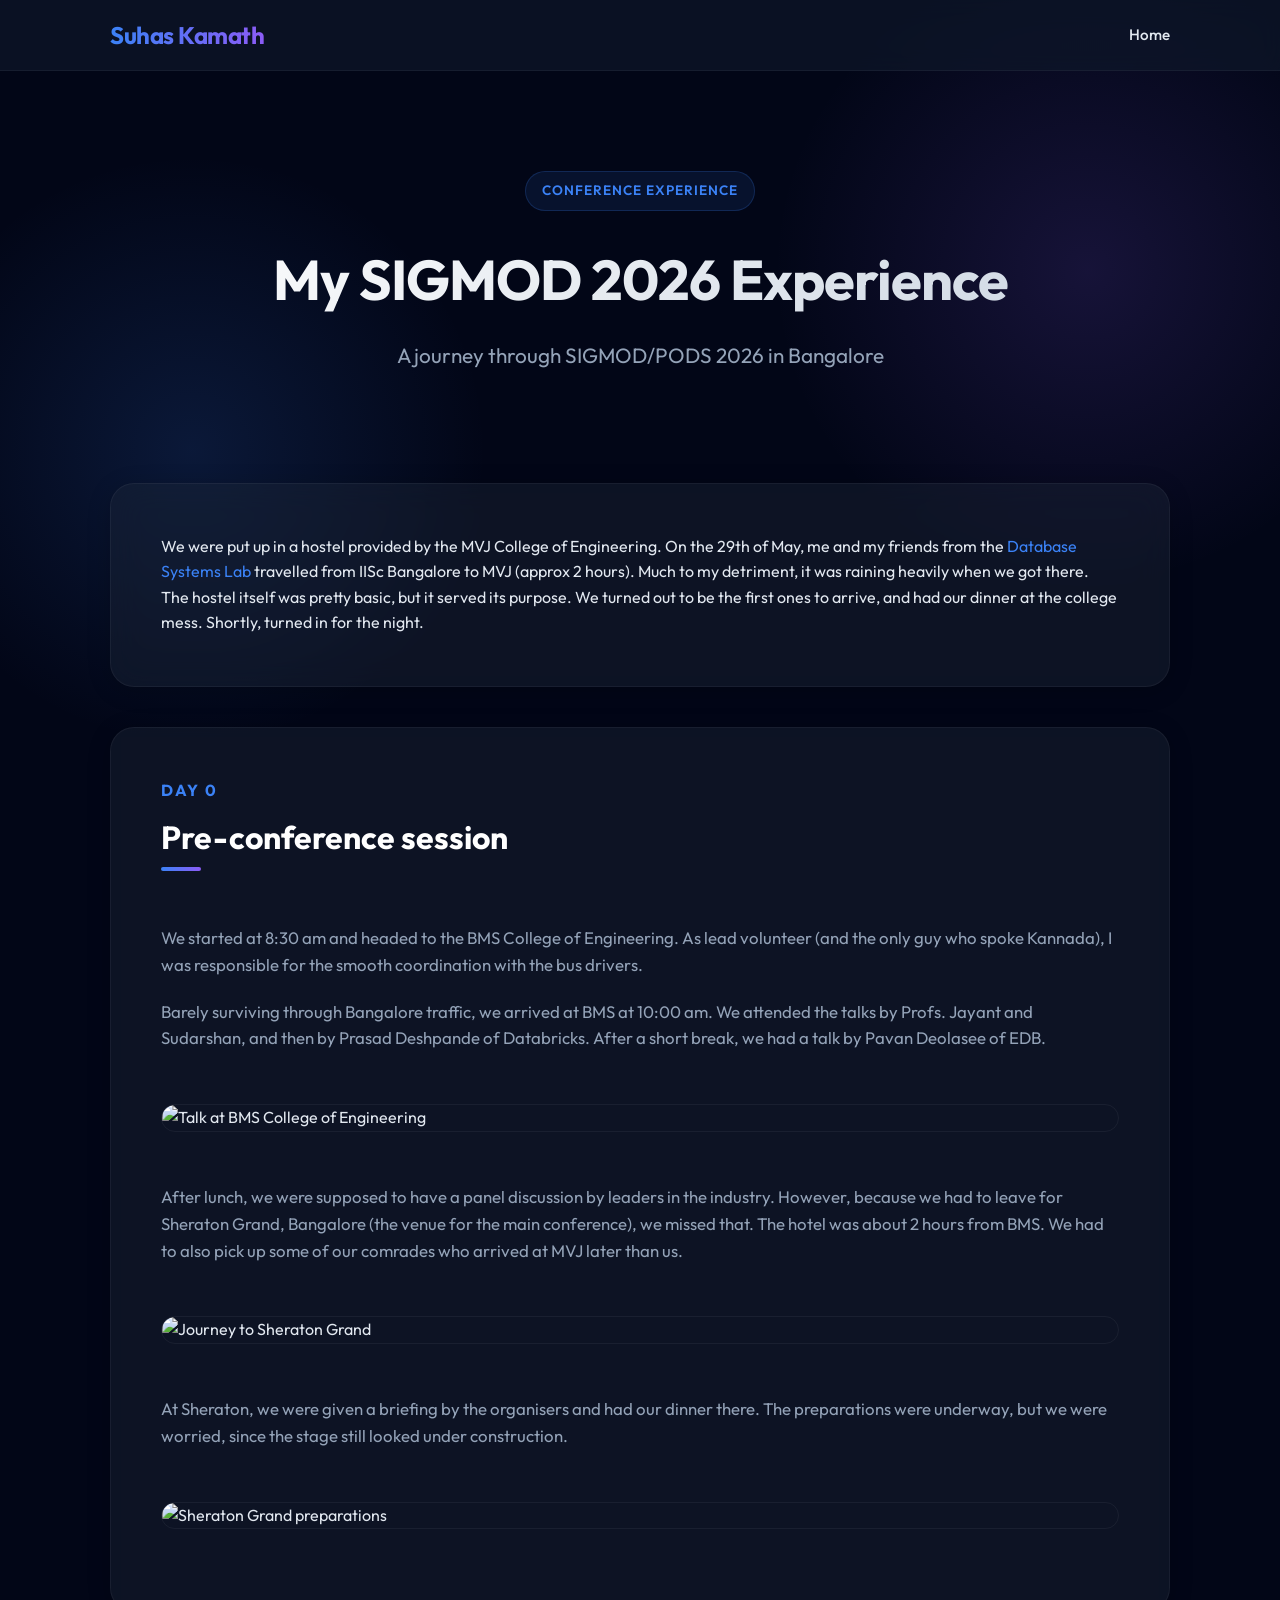
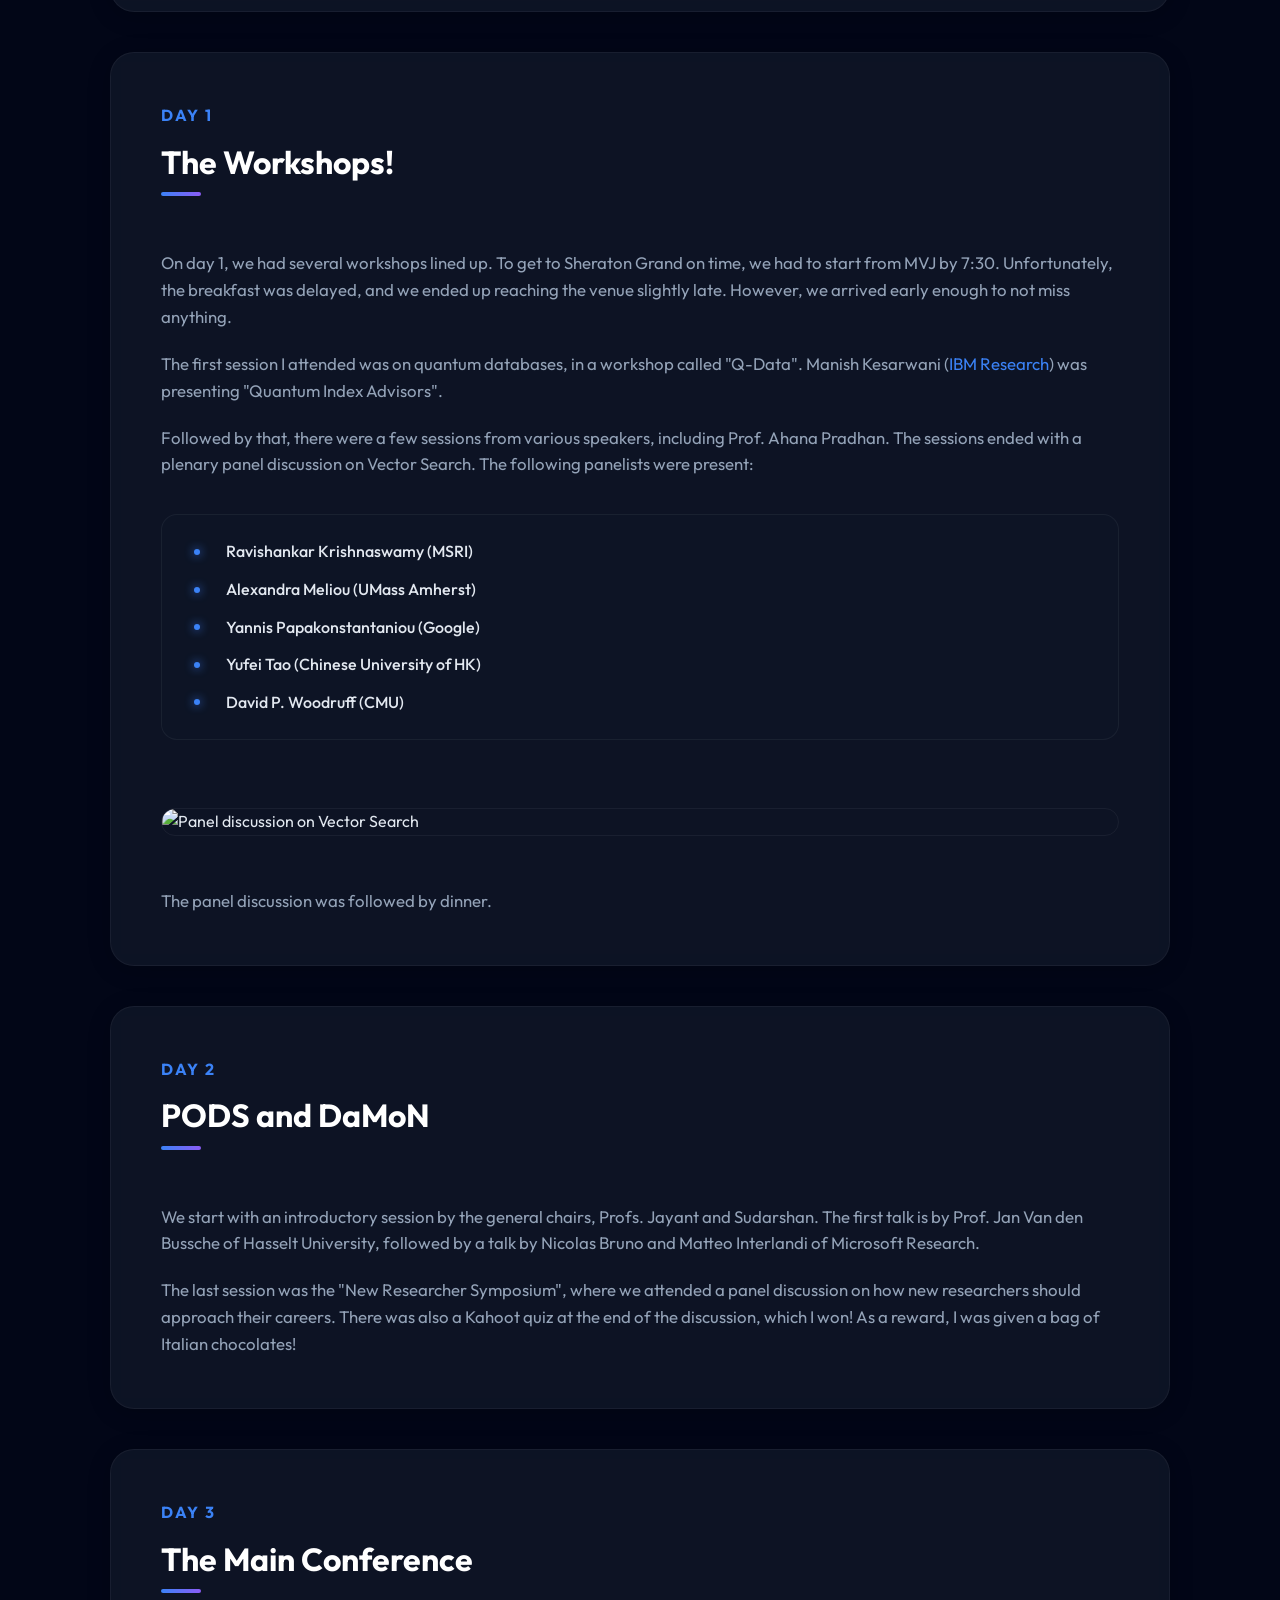
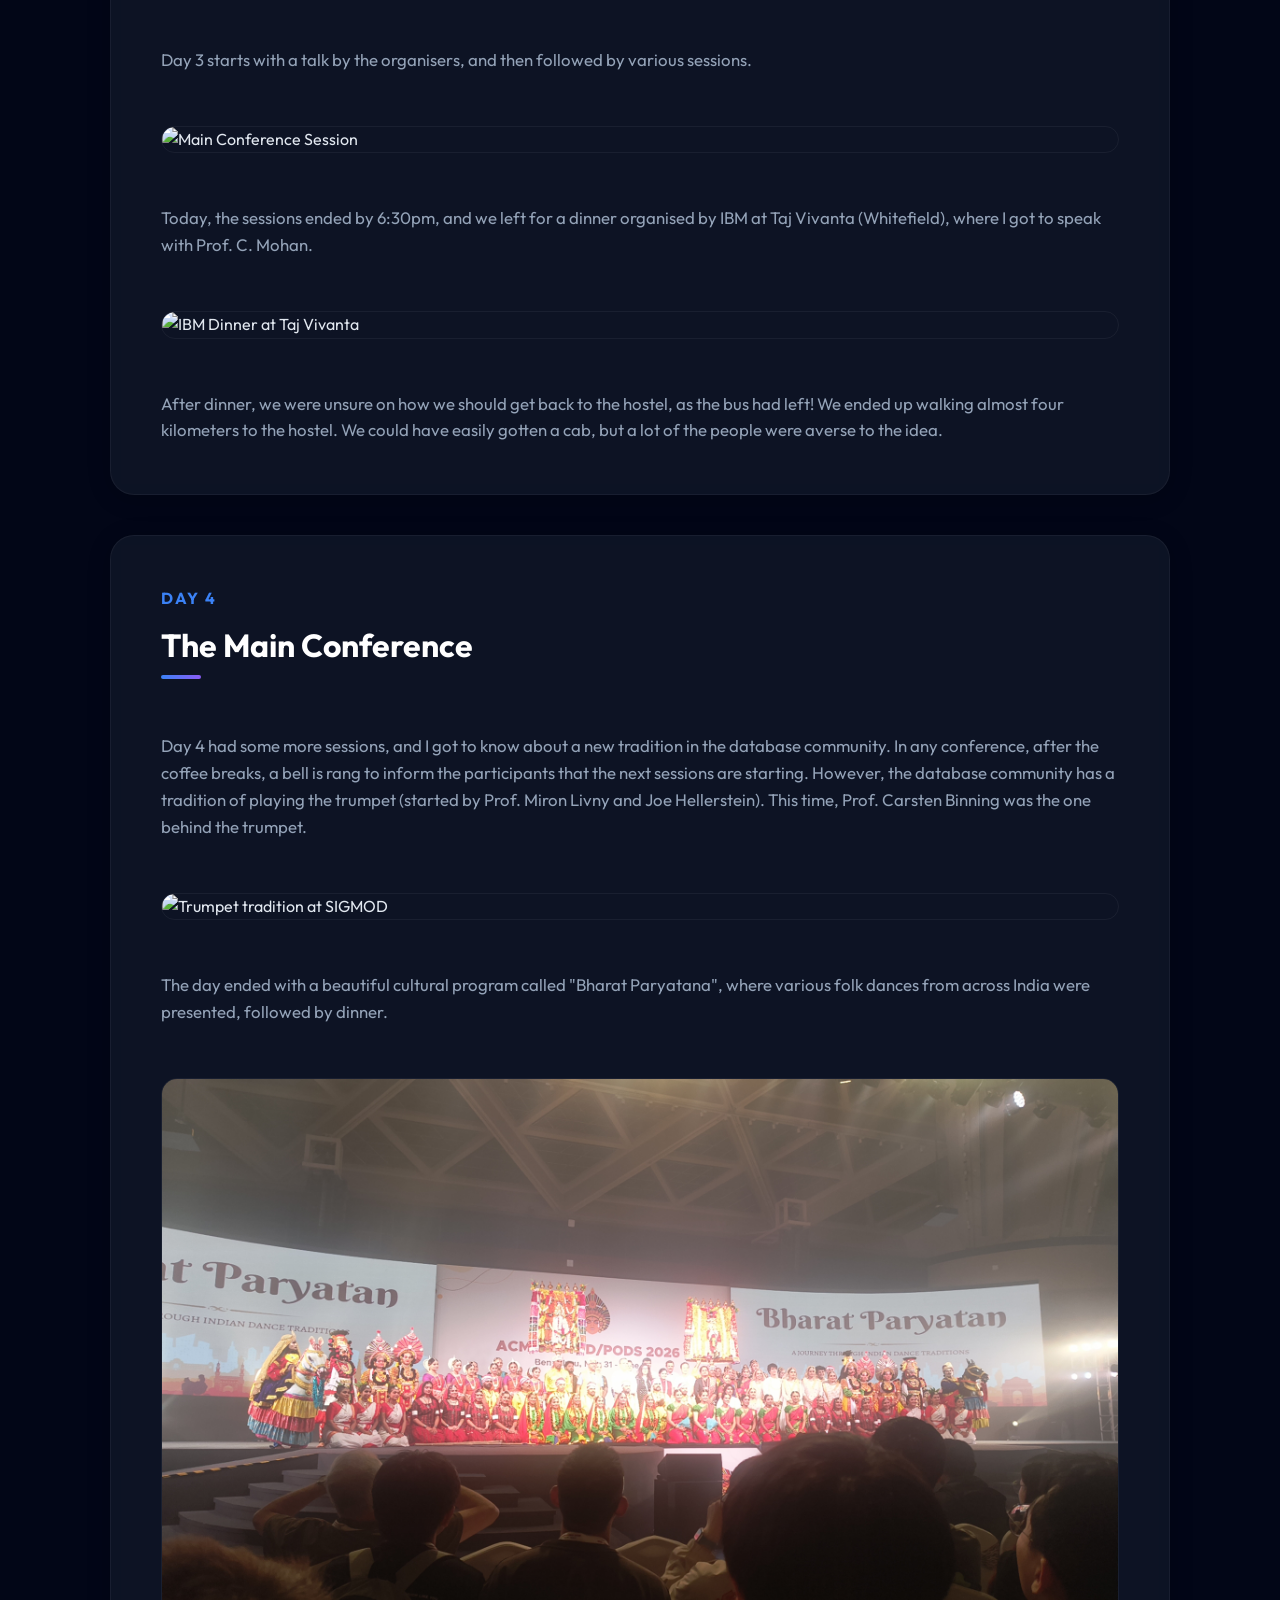
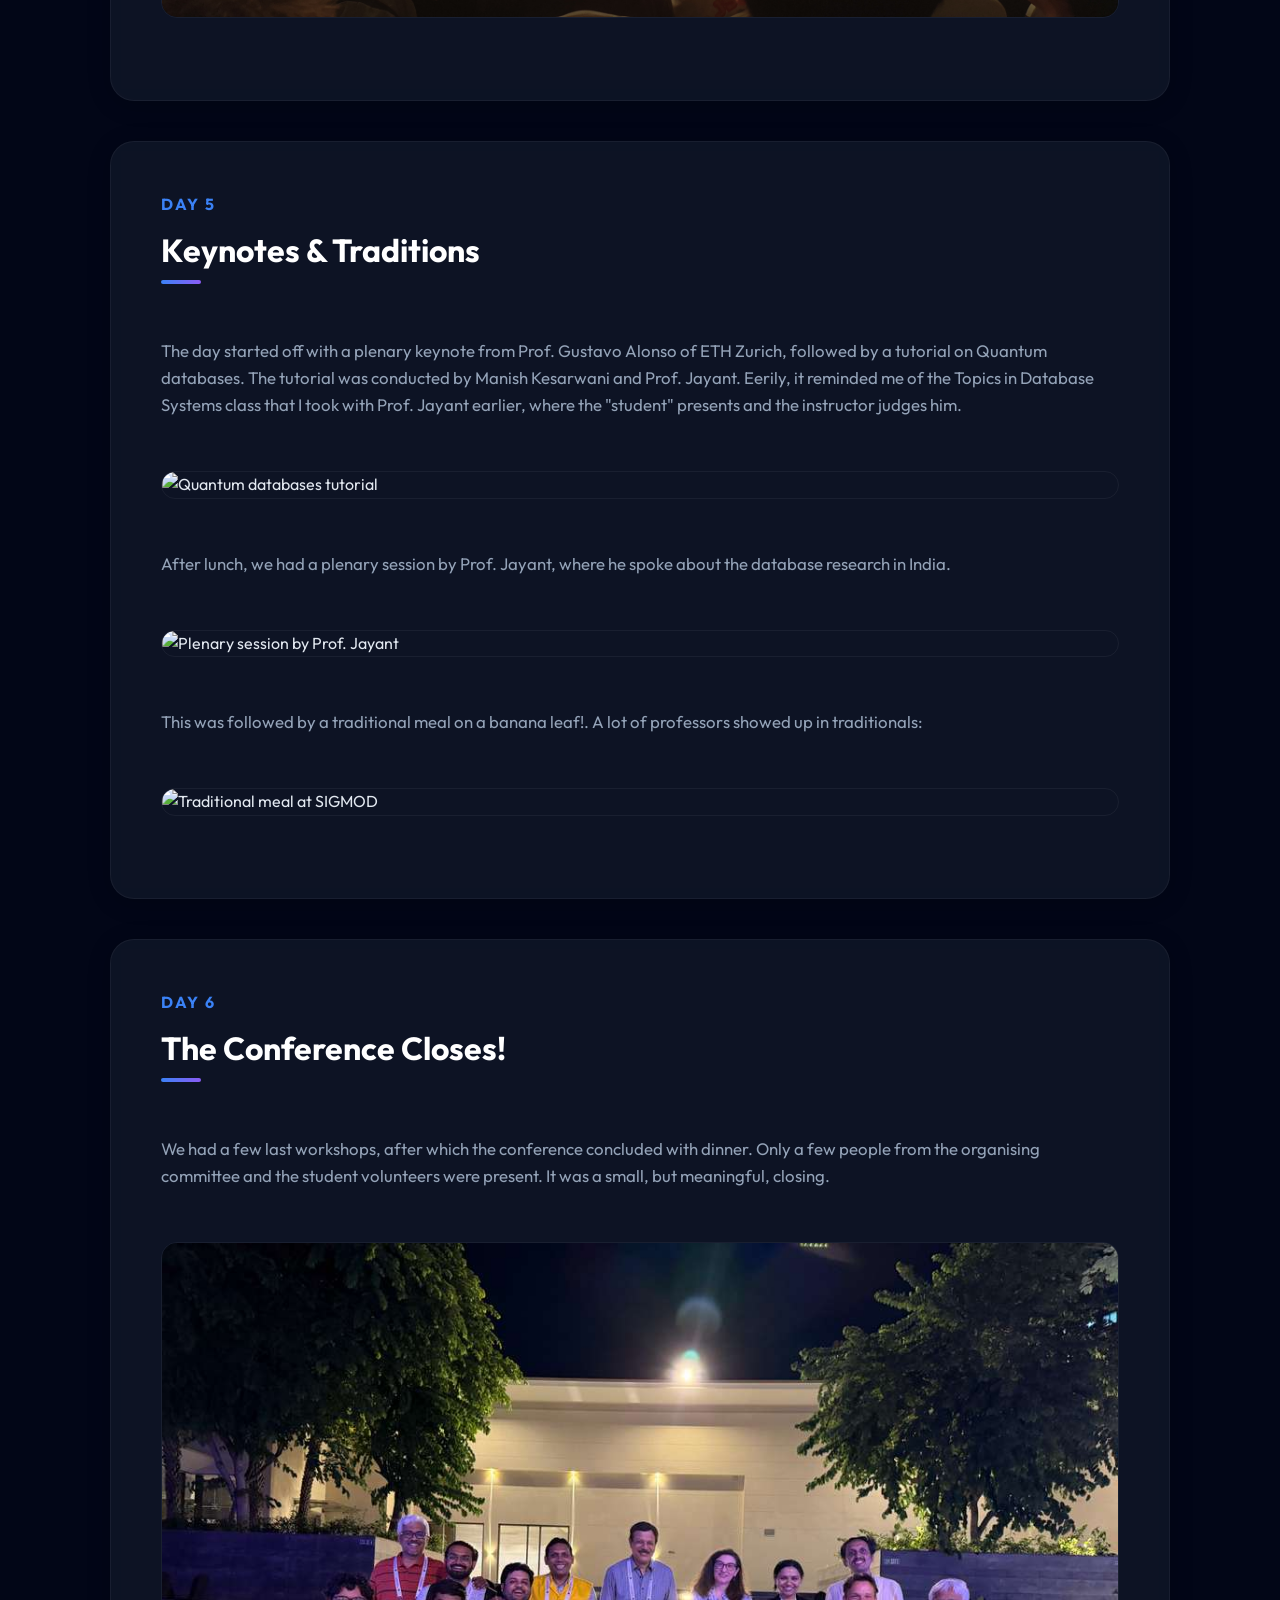
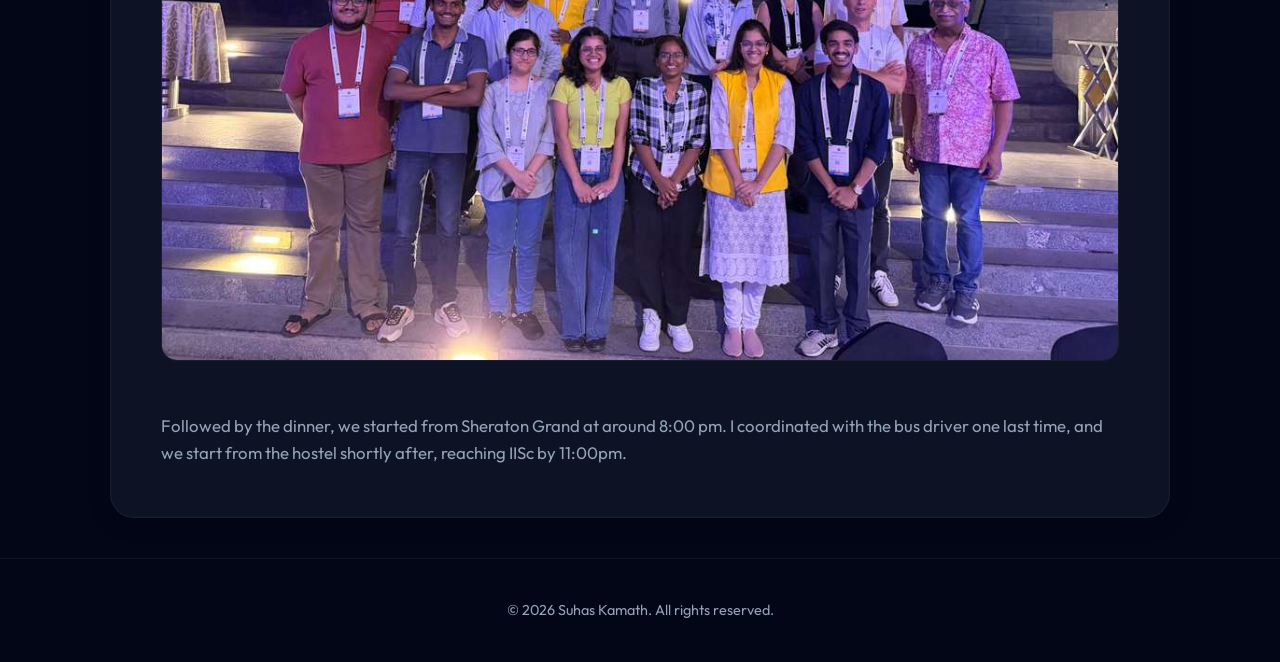
==== SIGMOD_26/sigmod.html @ 594cdc3c "Add SIGMOD 2026 conference travelogue" ====
<!DOCTYPE html>
<html lang="en">

<head>
    <meta charset="UTF-8">
    <meta name="viewport" content="width=device-width, initial-scale=1.0">
    <title>My SIGMOD 2026 Experience | Suhas Kamath</title>
    <meta name="description"
        content="My experience volunteering and attending the SIGMOD/PODS 2026 conference in Bangalore.">
    <link rel="preconnect" href="https://fonts.googleapis.com">
    <link rel="preconnect" href="https://fonts.gstatic.com" crossorigin>
    <link
        href="https://fonts.googleapis.com/css2?family=Inter:wght@300;400;500;600&family=Outfit:wght@400;600;700;800&display=swap"
        rel="stylesheet">
    <link rel="stylesheet" href="../style.css">
</head>

<body>
    <header>
        <div class="container">
            <nav>
                <a href="../index.html" class="logo">Suhas Kamath</a>
                <ul class="nav-links">
                    <li><a href="../index.html">Home</a></li>
                </ul>
            </nav>
        </div>
    </header>
    <div class="hero">
        <div class="container">
            <div class="badge fade-in">Conference Experience</div>
            <h1 class="fade-in" style="transition-delay: 0.1s;">My SIGMOD 2026 Experience</h1>
            <p class="fade-in"
                style="font-size: 1.3rem; color: var(--text-muted); font-weight: 400; transition-delay: 0.2s;">A journey
                through SIGMOD/PODS 2026 in Bangalore</p>
        </div>
    </div>

    <main class="container">
        <section class="intro fade-in">
            <p>We were put up in a hostel provided by the MVJ College of Engineering. On the 29th of May, me and my
                friends from the <a href="https://dsl.cds.iisc.ac.in/" target="_blank">Database Systems Lab</a>
                travelled from IISc Bangalore to MVJ (approx 2 hours). Much to my detriment, it was raining heavily when
                we got there. The hostel itself was pretty basic, but it served its purpose. We turned out to be the
                first ones to arrive, and had our dinner at the college mess. Shortly, turned in for the night.</p>
        </section>

        <section class="day-section fade-in">
            <div class="day-header">
                <span class="day-label">Day 0</span>
                <h2>Pre-conference session</h2>
            </div>
            <div class="content-block">
                <p>We started at 8:30 am and headed to the BMS College of Engineering. As lead volunteer (and the only
                    guy who spoke Kannada), I was responsible for the smooth coordination with the bus drivers.</p>
                <p>Barely surviving through Bangalore traffic, we arrived at BMS at 10:00 am. We attended the talks by
                    Profs. Jayant and Sudarshan, and then by Prasad Deshpande of Databricks. After a short break, we had
                    a talk by Pavan Deolasee of EDB.</p>

                <figure class="image-wrapper glass">
                    <img src="Day0_1.jpg" alt="Talk at BMS College of Engineering" loading="lazy">
                </figure>

                <p>After lunch, we were supposed to have a panel discussion by leaders in the industry. However, because
                    we had to leave for Sheraton Grand, Bangalore (the venue for the main conference), we missed that.
                    The hotel was about 2 hours from BMS. We had to also pick up some of our comrades who arrived at MVJ
                    later than us.</p>

                <figure class="image-wrapper glass">
                    <img src="Day0_2.jpg" alt="Journey to Sheraton Grand" loading="lazy">
                </figure>

                <p>At Sheraton, we were given a briefing by the organisers and had our dinner there. The preparations
                    were underway, but we were worried, since the stage still looked under construction.</p>

                <figure class="image-wrapper glass">
                    <img src="Day0_3.jpg" alt="Sheraton Grand preparations" loading="lazy">
                </figure>
            </div>
        </section>

        <section class="day-section fade-in">
            <div class="day-header">
                <span class="day-label">Day 1</span>
                <h2>The Workshops!</h2>
            </div>
            <div class="content-block">
                <p>On day 1, we had several workshops lined up. To get to Sheraton Grand on time, we had to start from
                    MVJ by 7:30. Unfortunately, the breakfast was delayed, and we ended up reaching the venue slightly
                    late. However, we arrived early enough to not miss anything.</p>
                <p>The first session I attended was on quantum databases, in a workshop called "Q-Data". Manish
                    Kesarwani (<a href="https://research.ibm.com/people/manish-kesarwani" target="_blank">IBM
                        Research</a>) was presenting "Quantum Index Advisors".</p>
                <p>Followed by that, there were a few sessions from various speakers, including Prof. Ahana Pradhan. The
                    sessions ended with a plenary panel discussion on Vector Search. The following panelists were
                    present:</p>
                <ul class="panelists-list">
                    <li>Ravishankar Krishnaswamy (MSRI)</li>
                    <li>Alexandra Meliou (UMass Amherst)</li>
                    <li>Yannis Papakonstantaniou (Google)</li>
                    <li>Yufei Tao (Chinese University of HK)</li>
                    <li>David P. Woodruff (CMU)</li>
                </ul>

                <figure class="image-wrapper glass">
                    <img src="Day1_2.jpg" alt="Panel discussion on Vector Search" loading="lazy">
                </figure>

                <p>The panel discussion was followed by dinner.</p>
            </div>
        </section>

        <section class="day-section fade-in">
            <div class="day-header">
                <span class="day-label">Day 2</span>
                <h2>PODS and DaMoN</h2>
            </div>
            <div class="content-block">
                <p>We start with an introductory session by the general chairs, Profs. Jayant and Sudarshan. The first
                    talk is by Prof. Jan Van den Bussche of Hasselt University, followed by a talk by Nicolas Bruno and
                    Matteo Interlandi of Microsoft Research.</p>
                <p>The last session was the "New Researcher Symposium", where we attended a panel discussion on how new
                    researchers should approach their careers. There was also a Kahoot quiz at the end of the
                    discussion, which I won! As a reward, I was given a bag of Italian chocolates!</p>
            </div>
        </section>

        <section class="day-section fade-in">
            <div class="day-header">
                <span class="day-label">Day 3</span>
                <h2>The Main Conference</h2>
            </div>
            <div class="content-block">
                <p>Day 3 starts with a talk by the organisers, and then followed by various sessions.</p>

                <figure class="image-wrapper glass">
                    <img src="Day3_1.jpg" alt="Main Conference Session" loading="lazy">
                </figure>

                <p>Today, the sessions ended by 6:30pm, and we left for a dinner organised by IBM at Taj Vivanta
                    (Whitefield), where I got to speak with Prof. C. Mohan.</p>

                <figure class="image-wrapper glass">
                    <img src="Day3_2.jpg" alt="IBM Dinner at Taj Vivanta" loading="lazy">
                </figure>

                <p>After dinner, we were unsure on how we should get back to the hostel, as the bus had left! We ended
                    up walking almost four kilometers to the hostel. We could have easily gotten a cab, but a lot of the
                    people were averse to the idea.</p>
            </div>
        </section>

        <section class="day-section fade-in">
            <div class="day-header">
                <span class="day-label">Day 4</span>
                <h2>The Main Conference</h2>
            </div>
            <div class="content-block">
                <p>Day 4 had some more sessions, and I got to know about a new tradition in the database community. In
                    any conference, after the coffee breaks, a bell is rang to inform the participants that the next
                    sessions are starting. However, the database community has a tradition of playing the trumpet
                    (started by Prof. Miron Livny and Joe Hellerstein). This time, Prof. Carsten Binning was the one
                    behind the trumpet.</p>

                <figure class="image-wrapper glass">
                    <img src="Day4_1.jpg" alt="Trumpet tradition at SIGMOD" loading="lazy">
                </figure>

                <p>The day ended with a beautiful cultural program called "Bharat Paryatana", where various folk dances
                    from across India were presented, followed by dinner.</p>

                <figure class="image-wrapper glass">
                    <img src="Day4_2.jpg" alt="Bharat Paryatana cultural program" loading="lazy">
                </figure>
            </div>
        </section>

        <section class="day-section fade-in">
            <div class="day-header">
                <span class="day-label">Day 5</span>
                <h2>Keynotes & Traditions</h2>
            </div>
            <div class="content-block">
                <p>The day started off with a plenary keynote from Prof. Gustavo Alonso of ETH Zurich, followed by a
                    tutorial on Quantum databases. The tutorial was conducted by Manish Kesarwani and Prof. Jayant.
                    Eerily, it reminded me of the Topics in Database Systems class that I took with Prof. Jayant
                    earlier, where the "student" presents and the instructor judges him.</p>

                <figure class="image-wrapper glass">
                    <img src="Day5_1.jpg" alt="Quantum databases tutorial" loading="lazy">
                </figure>

                <p>After lunch, we had a plenary session by Prof. Jayant, where he spoke about the database research in
                    India.</p>

                <figure class="image-wrapper glass">
                    <img src="Day5_2.jpg" alt="Plenary session by Prof. Jayant" loading="lazy">
                </figure>

                <p>This was followed by a traditional meal on a banana leaf!. A lot of professors showed up in
                    traditionals:</p>

                <figure class="image-wrapper glass">
                    <img src="Day5_3.jpg" alt="Traditional meal at SIGMOD" loading="lazy">
                </figure>
            </div>
        </section>

        <section class="day-section fade-in">
            <div class="day-header">
                <span class="day-label">Day 6</span>
                <h2>The Conference Closes!</h2>
            </div>
            <div class="content-block">
                <p>We had a few last workshops, after which the conference concluded with dinner. Only a few people from
                    the organising committee and the student volunteers were present. It was a small, but meaningful,
                    closing.</p>

                <figure class="image-wrapper glass">
                    <img src="Day6_1.jpg" alt="SIGMOD 2026 Closing Dinner" loading="lazy">
                </figure>

                <p>Followed by the dinner, we started from Sheraton Grand at around 8:00 pm. I coordinated with the bus
                    driver one last time, and we start from the hostel shortly after, reaching IISc by 11:00pm.</p>
            </div>
        </section>
    </main>

    <footer>
        <p>&copy; 2026 Suhas Kamath. All rights reserved.</p>
    </footer>

    <script>
        // Simple script for scroll animations
        const observerOptions = {
            root: null,
            rootMargin: '0px',
            threshold: 0.05
        };

        const observer = new IntersectionObserver((entries, observer) => {
            entries.forEach(entry => {
                if (entry.isIntersecting) {
                    entry.target.classList.add('visible');
                    // Stop observing once visible to run animation only once
                    observer.unobserve(entry.target);
                }
            });
        }, observerOptions);

        document.querySelectorAll('.fade-in').forEach(section => {
            observer.observe(section);
        });
    </script>
</body>

</html>
---- style.css ----
/* --- CSS VARIABLES FOR EASY COLOR CHANGES --- */
:root {
    --primary-color: #0f172a; /* Deep Slate */
    --accent-color: #3b82f6;  /* Vibrant Blue */
    --accent-glow: rgba(59, 130, 246, 0.5);
    --text-color: #e2e8f0;
    --text-muted: #94a3b8;
    --bg-color: #020617; /* Very Dark Navy */
    --surface-color: #1e293b;
    --surface-hover: #334155;
    --white: #ffffff;
}

/* --- GLOBAL STYLES --- */
* {
    margin: 0;
    padding: 0;
    box-sizing: border-box;
}

body {
    font-family: 'Outfit', -apple-system, BlinkMacSystemFont, "Segoe UI", Roboto, Helvetica, Arial, sans-serif;
    line-height: 1.6;
    color: var(--text-color);
    background-color: var(--bg-color);
    background-image: 
        radial-gradient(circle at 15% 50%, rgba(59, 130, 246, 0.15), transparent 25%),
        radial-gradient(circle at 85% 30%, rgba(139, 92, 246, 0.15), transparent 25%);
    background-attachment: fixed;
    -webkit-font-smoothing: antialiased;
}

a {
    text-decoration: none;
    color: var(--accent-color);
    transition: all 0.3s cubic-bezier(0.4, 0, 0.2, 1);
}

a:hover {
    color: #60a5fa;
    text-shadow: 0 0 8px var(--accent-glow);
}

.container {
    max-width: 1100px;
    margin: 0 auto;
    padding: 0 20px;
}

/* --- HEADER & NAVIGATION --- */
header {
    background: rgba(15, 23, 42, 0.7);
    backdrop-filter: blur(12px);
    -webkit-backdrop-filter: blur(12px);
    border-bottom: 1px solid rgba(255, 255, 255, 0.05);
    position: sticky;
    top: 0;
    z-index: 100;
    transition: all 0.3s ease;
}

nav {
    display: flex;
    justify-content: space-between;
    align-items: center;
    height: 70px;
}

.logo {
    font-size: 1.5rem;
    font-weight: 700;
    background: linear-gradient(to right, #3b82f6, #8b5cf6);
    -webkit-background-clip: text;
    -webkit-text-fill-color: transparent;
    letter-spacing: -0.5px;
}

.nav-links {
    list-style: none;
    display: flex;
}

.nav-links li {
    margin-left: 30px;
}

.nav-links a {
    color: var(--text-color);
    font-weight: 500;
    font-size: 0.95rem;
    position: relative;
}

.nav-links a::after {
    content: '';
    position: absolute;
    width: 0;
    height: 2px;
    bottom: -4px;
    left: 0;
    background: linear-gradient(to right, #3b82f6, #8b5cf6);
    transition: width 0.3s ease;
}

.nav-links a:hover::after {
    width: 100%;
}

/* --- HERO SECTION --- */
.hero {
    padding: 100px 0 80px;
    text-align: center;
    position: relative;
}

.profile-img {
    width: 160px;
    height: 160px;
    border-radius: 50%;
    object-fit: cover;
    margin-bottom: 25px;
    background-color: var(--surface-color);
    box-shadow: 0 0 0 4px var(--bg-color), 0 0 0 8px var(--accent-color), 0 10px 30px rgba(59, 130, 246, 0.4);
    transition: transform 0.5s cubic-bezier(0.175, 0.885, 0.32, 1.275);
}

.profile-img:hover {
    transform: scale(1.05) rotate(2deg);
}

.hero h1 {
    font-size: 3.5rem;
    font-weight: 700;
    margin-bottom: 15px;
    letter-spacing: -1px;
    background: linear-gradient(135deg, #ffffff 0%, #cbd5e1 100%);
    -webkit-background-clip: text;
    -webkit-text-fill-color: transparent;
}

.hero p {
    font-size: 1.25rem;
    color: var(--text-muted);
    max-width: 650px;
    margin: 0 auto 30px;
    font-weight: 300;
}

.hero p strong {
    color: #e2e8f0;
    font-weight: 500;
}

.social-links {
    display: flex;
    justify-content: center;
    gap: 15px;
    flex-wrap: wrap;
}

.social-links a {
    background: rgba(255, 255, 255, 0.03);
    border: 1px solid rgba(255, 255, 255, 0.1);
    padding: 10px 20px;
    border-radius: 30px;
    font-size: 0.9rem;
    font-weight: 500;
    color: var(--text-color);
    backdrop-filter: blur(10px);
    -webkit-backdrop-filter: blur(10px);
}

.social-links a:hover {
    background: rgba(59, 130, 246, 0.1);
    border-color: rgba(59, 130, 246, 0.5);
    transform: translateY(-2px);
    box-shadow: 0 4px 12px rgba(0, 0, 0, 0.2);
    color: #ffffff;
}

/* --- CONTENT SECTIONS --- */
section {
    background: rgba(30, 41, 59, 0.4);
    backdrop-filter: blur(16px);
    -webkit-backdrop-filter: blur(16px);
    border: 1px solid rgba(255, 255, 255, 0.05);
    padding: 50px;
    margin-bottom: 40px;
    border-radius: 24px;
    box-shadow: 0 4px 24px -1px rgba(0, 0, 0, 0.2);
    transition: transform 0.3s ease, box-shadow 0.3s ease;
}

section:hover {
    box-shadow: 0 10px 40px -10px rgba(0, 0, 0, 0.4);
}

h2 {
    font-size: 2rem;
    font-weight: 700;
    color: var(--white);
    margin-bottom: 30px;
    display: inline-block;
    position: relative;
}

h2::after {
    content: '';
    position: absolute;
    left: 0;
    bottom: -8px;
    width: 40px;
    height: 4px;
    background: linear-gradient(90deg, #3b82f6, #8b5cf6);
    border-radius: 2px;
}

.grid-list {
    display: grid;
    grid-template-columns: repeat(auto-fit, minmax(300px, 1fr));
    gap: 25px;
}

.card {
    background: rgba(15, 23, 42, 0.6);
    padding: 30px;
    border-radius: 16px;
    border: 1px solid rgba(255, 255, 255, 0.05);
    transition: all 0.3s cubic-bezier(0.4, 0, 0.2, 1);
    position: relative;
    overflow: hidden;
    display: flex;
    flex-direction: column;
}

.card::before {
    content: '';
    position: absolute;
    top: 0;
    left: 0;
    width: 100%;
    height: 100%;
    background: radial-gradient(circle at top right, rgba(59, 130, 246, 0.1), transparent 50%);
    opacity: 0;
    transition: opacity 0.3s ease;
}

.card:hover {
    transform: translateY(-5px);
    border-color: rgba(59, 130, 246, 0.3);
    box-shadow: 0 10px 30px -10px rgba(0, 0, 0, 0.5);
}

.card:hover::before {
    opacity: 1;
}

.card h3 {
    font-size: 1.25rem;
    color: var(--white);
    margin-bottom: 12px;
    font-weight: 600;
}

.card p {
    color: var(--text-muted);
    font-size: 0.95rem;
    flex-grow: 1;
    margin-bottom: 20px;
}

.card a {
    display: inline-flex;
    align-items: center;
    font-weight: 500;
    font-size: 0.9rem;
    color: #60a5fa;
    margin-top: auto;
    position: relative;
    z-index: 1;
}

.card a:hover {
    color: #93c5fd;
}

/* --- FOOTER --- */
footer {
    text-align: center;
    padding: 40px 20px;
    color: var(--text-muted);
    font-size: 0.9rem;
    border-top: 1px solid rgba(255, 255, 255, 0.05);
    margin-top: 40px;
}

/* --- SIGMOD BLOG SPECIFIC STYLES --- */
.badge {
    display: inline-block;
    padding: 0.5rem 1rem;
    background: rgba(59, 130, 246, 0.1);
    color: var(--accent-color);
    border: 1px solid rgba(59, 130, 246, 0.2);
    border-radius: 100px;
    font-size: 0.85rem;
    font-weight: 600;
    text-transform: uppercase;
    letter-spacing: 1px;
    margin-bottom: 1.5rem;
}

.day-header {
    margin-bottom: 2rem;
}

.day-label {
    display: block;
    color: var(--accent-color);
    font-weight: 700;
    font-size: 1rem;
    text-transform: uppercase;
    letter-spacing: 2px;
    margin-bottom: 0.5rem;
}

.content-block {
    display: flex;
    flex-direction: column;
    gap: 1.25rem;
}

.content-block p {
    color: var(--text-muted);
    font-size: 1.05rem;
}

.panelists-list {
    list-style-type: none;
    margin: 1rem 0;
    padding: 1.5rem 2rem;
    background: rgba(15, 23, 42, 0.4);
    border-radius: 16px;
    border: 1px solid rgba(255, 255, 255, 0.05);
}

.panelists-list li {
    color: var(--text-color);
    margin-bottom: 0.75rem;
    padding-left: 2rem;
    position: relative;
    font-weight: 500;
}

.panelists-list li:last-child {
    margin-bottom: 0;
}

.panelists-list li::before {
    content: '';
    position: absolute;
    left: 0;
    top: 0.6rem;
    width: 6px;
    height: 6px;
    background: var(--accent-color);
    border-radius: 50%;
    box-shadow: 0 0 10px var(--accent-color);
}

.image-wrapper {
    border-radius: 16px;
    overflow: hidden;
    margin: 2rem 0;
    transition: transform 0.4s cubic-bezier(0.175, 0.885, 0.32, 1.275), box-shadow 0.4s ease;
    position: relative;
    border: 1px solid rgba(255, 255, 255, 0.05);
}

.image-wrapper img {
    width: 100%;
    height: auto;
    display: block;
    transition: transform 0.6s ease;
}

.image-wrapper:hover {
    transform: translateY(-8px);
    box-shadow: 0 20px 40px rgba(0, 0, 0, 0.4), 0 0 20px var(--accent-glow);
    z-index: 10;
}

.image-wrapper:hover img {
    transform: scale(1.03);
}

/* Animations */
.fade-in {
    opacity: 0;
    transform: translateY(40px);
    transition: opacity 0.8s cubic-bezier(0.2, 0.8, 0.2, 1), transform 0.8s cubic-bezier(0.2, 0.8, 0.2, 1);
}

.fade-in.visible {
    opacity: 1;
    transform: translateY(0);
}

/* --- RESPONSIVE DESIGN --- */
@media (max-width: 768px) {
    .hero h1 { font-size: 2.5rem; }
    nav { flex-direction: column; height: auto; padding: 15px 0; gap: 15px; }
    .nav-links { margin-left: 0; justify-content: center; flex-wrap: wrap; gap: 15px; }
    .nav-links li { margin: 0; }
    section { padding: 30px 20px; }
}
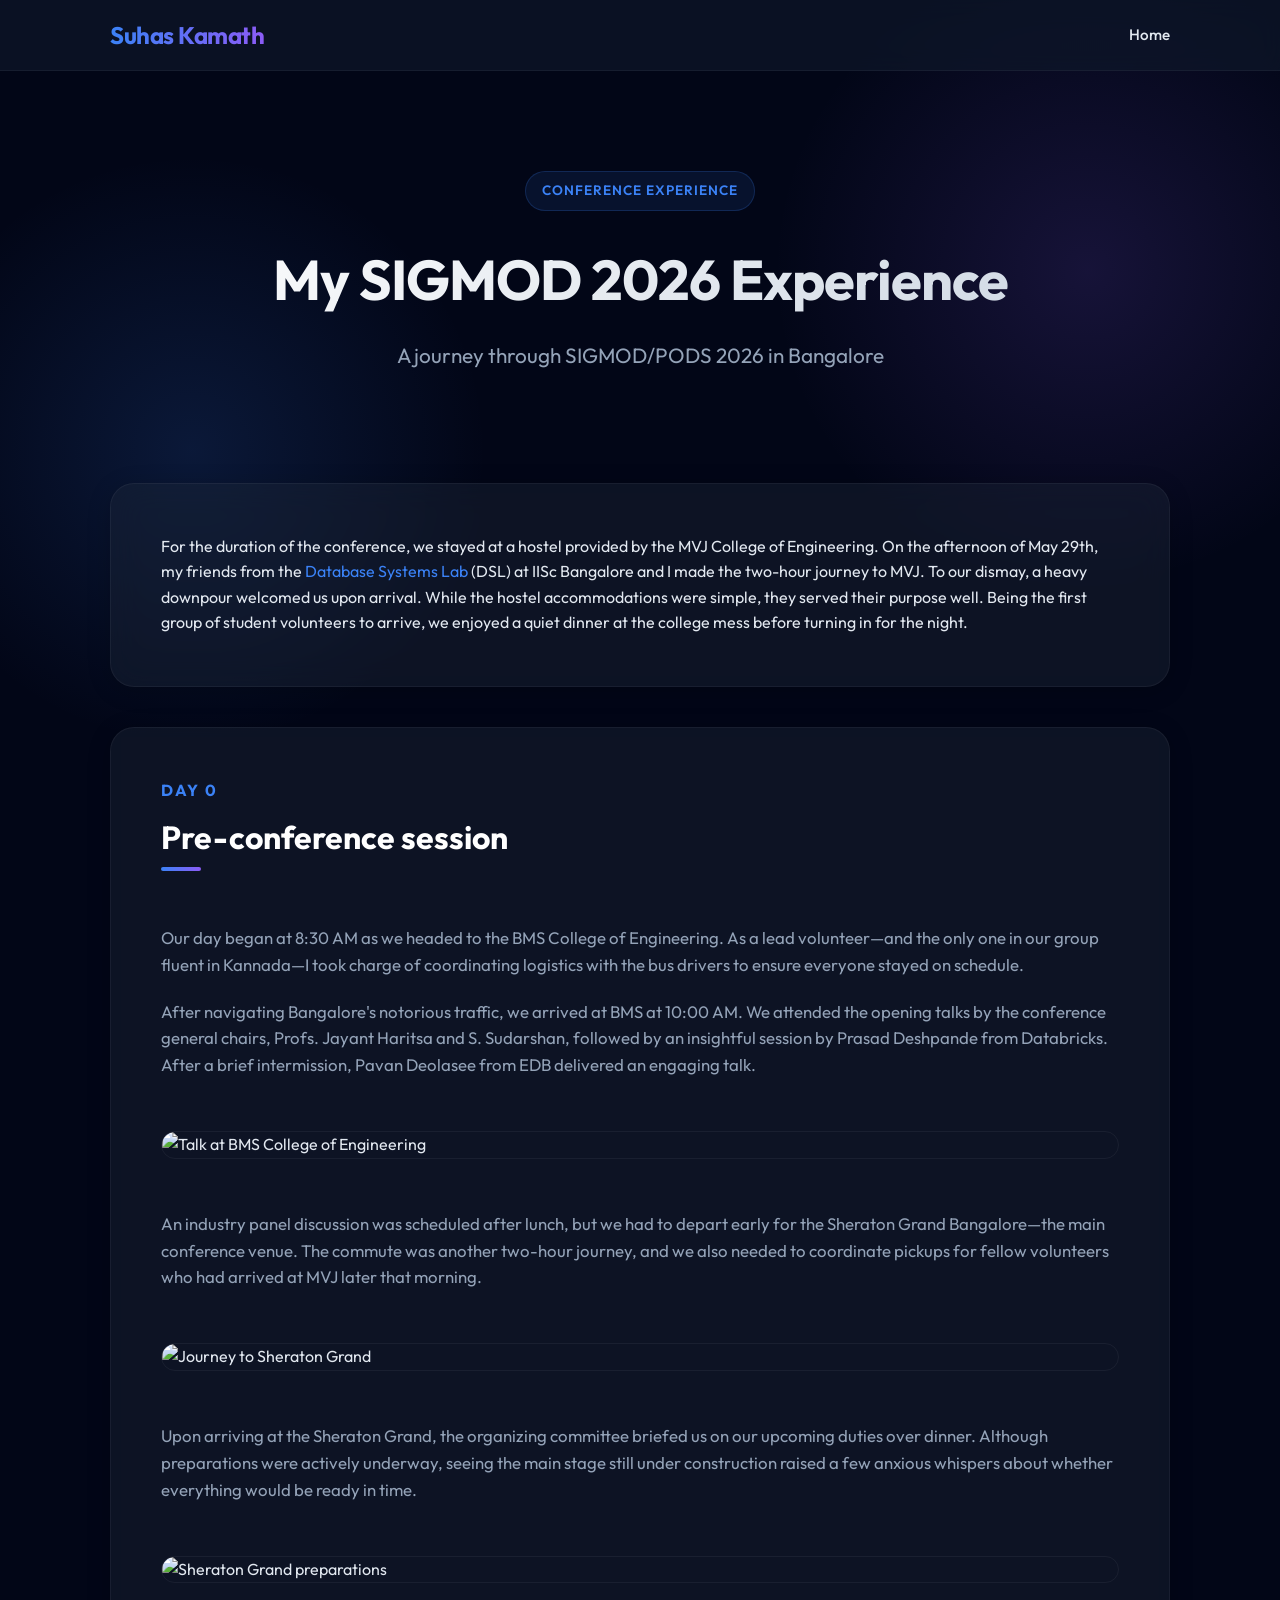
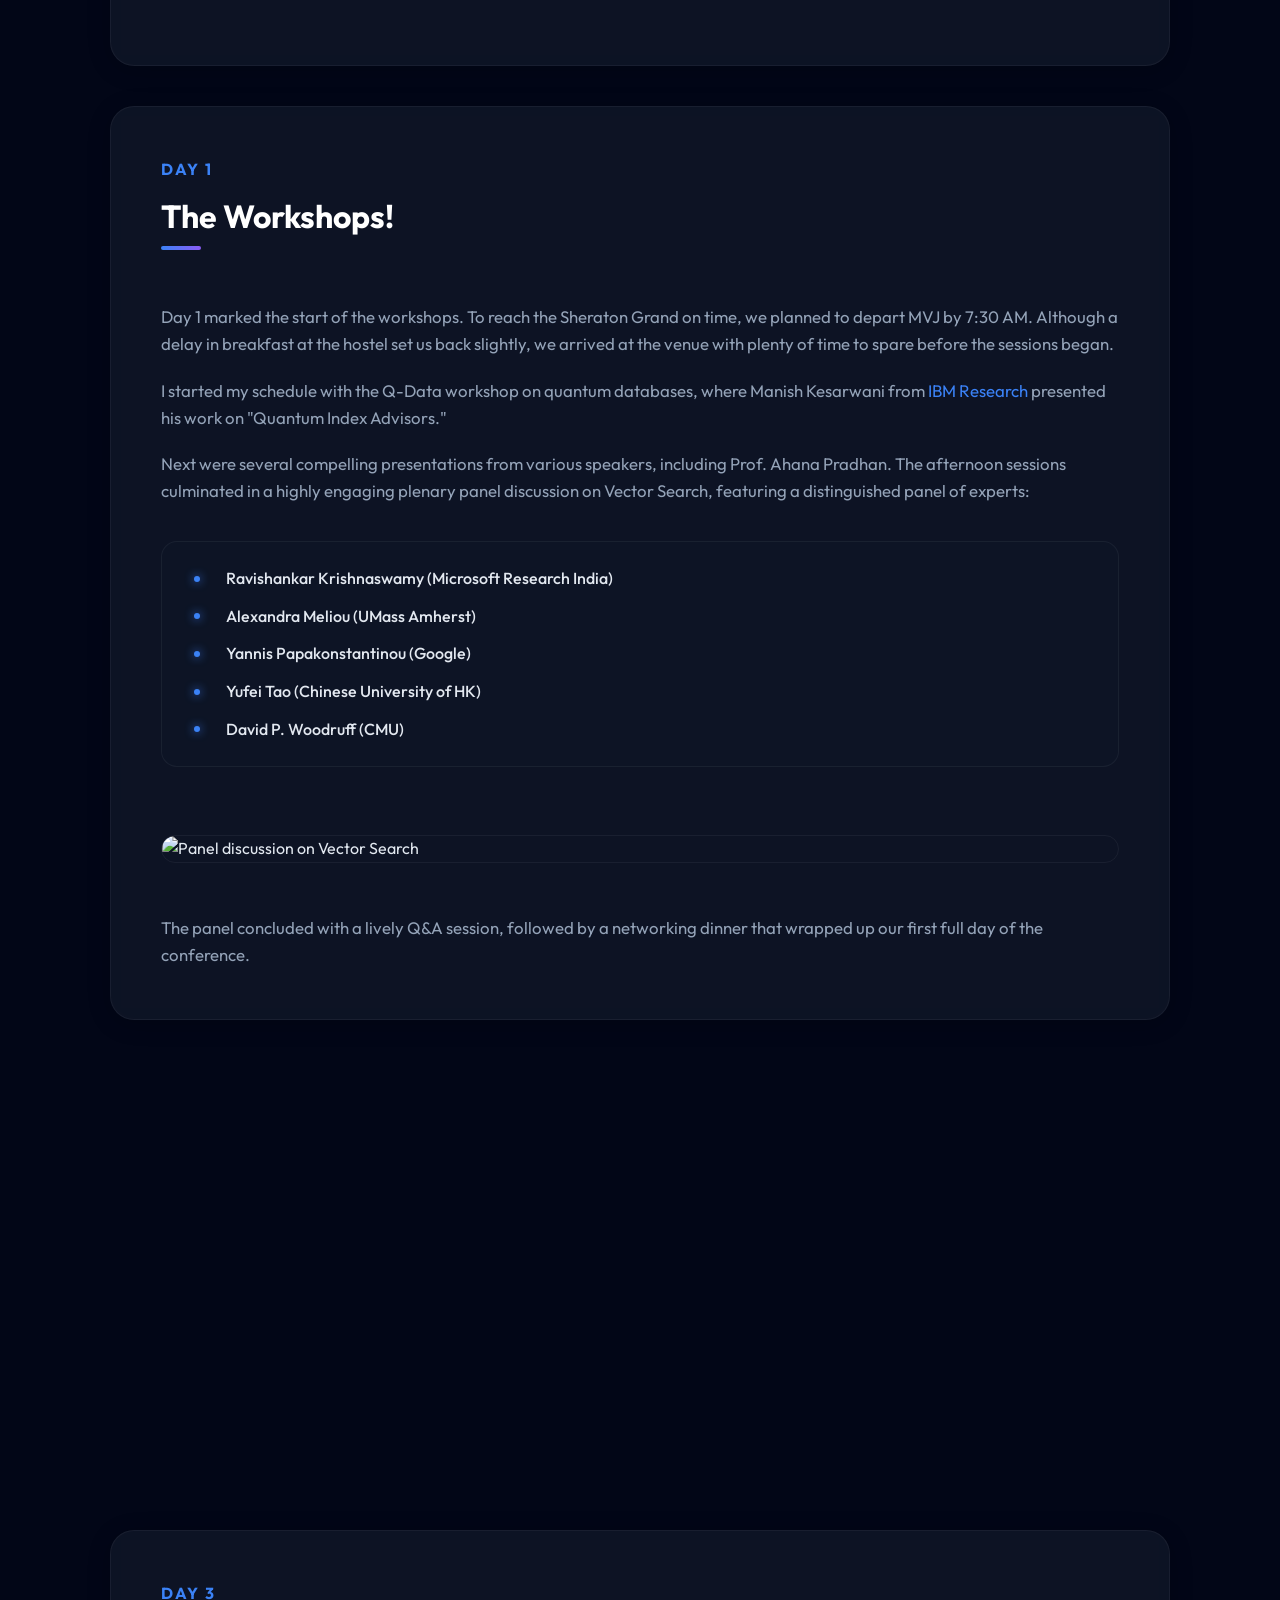
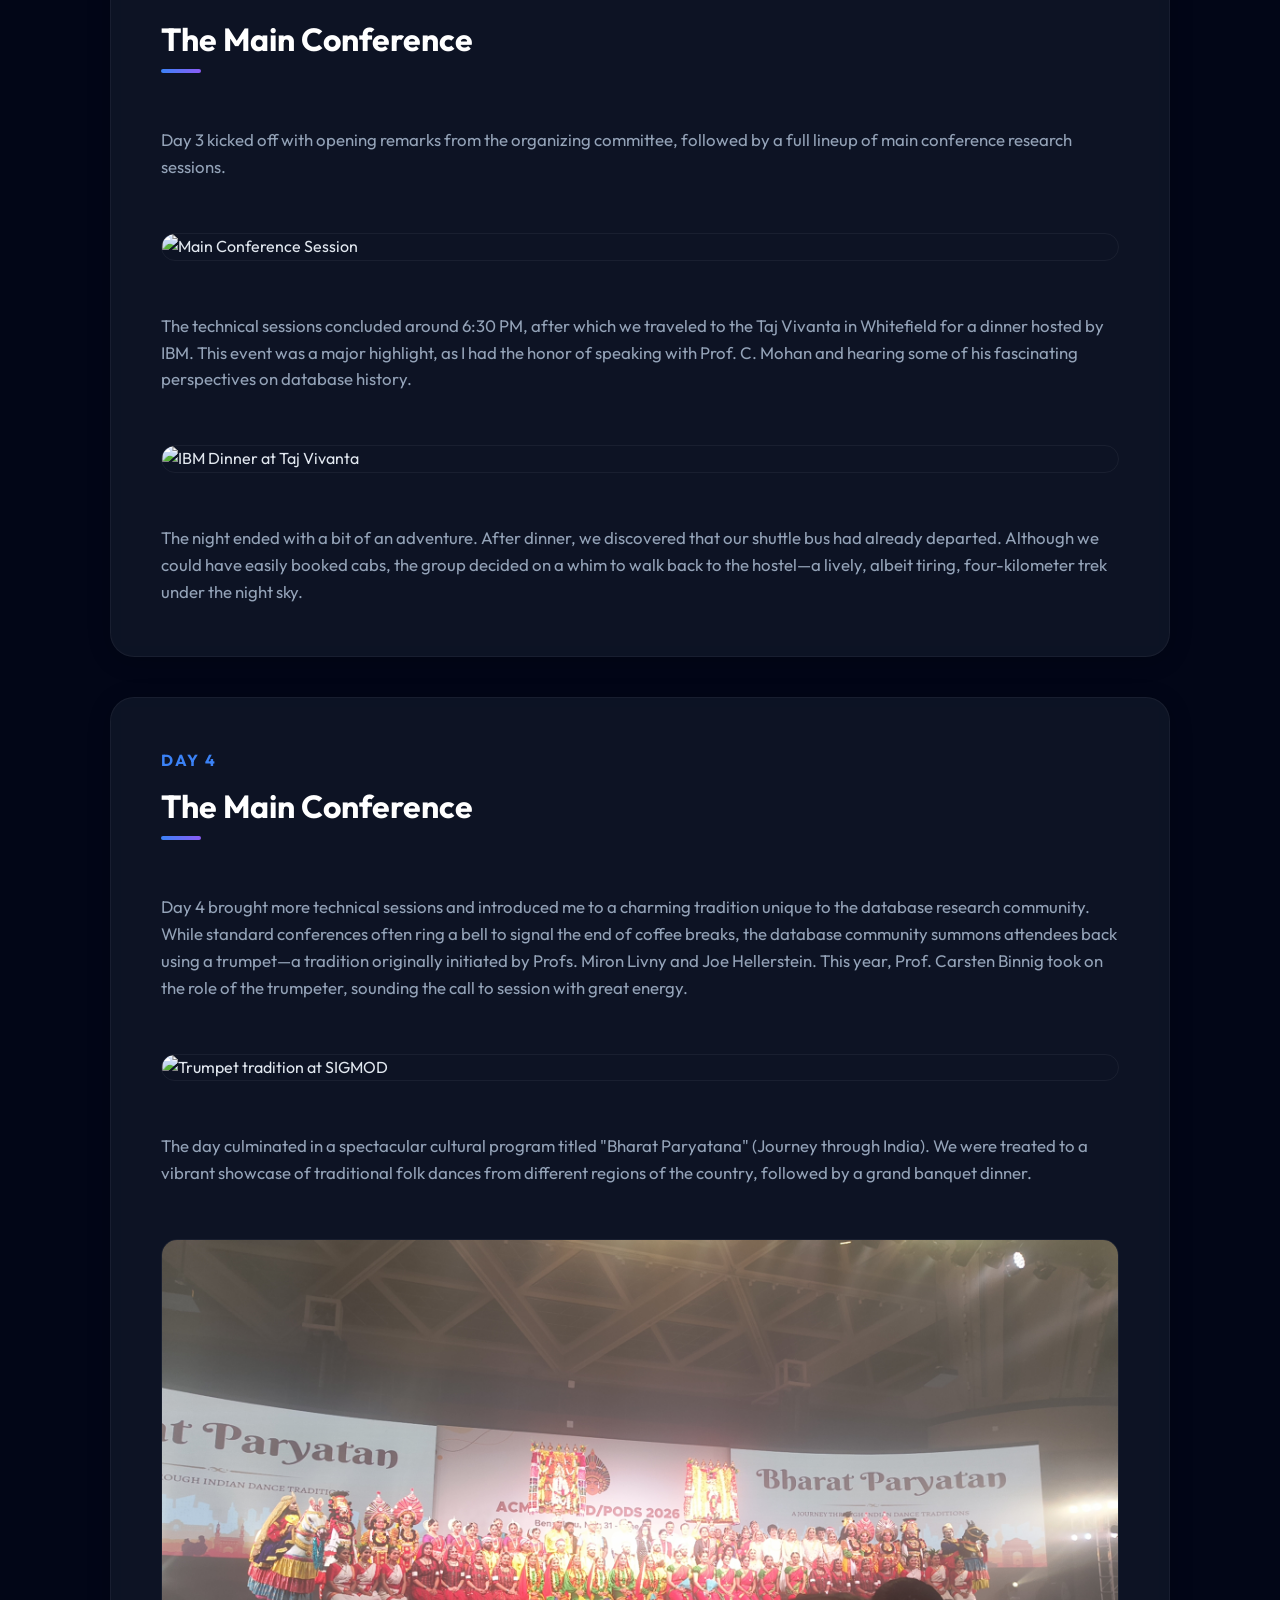
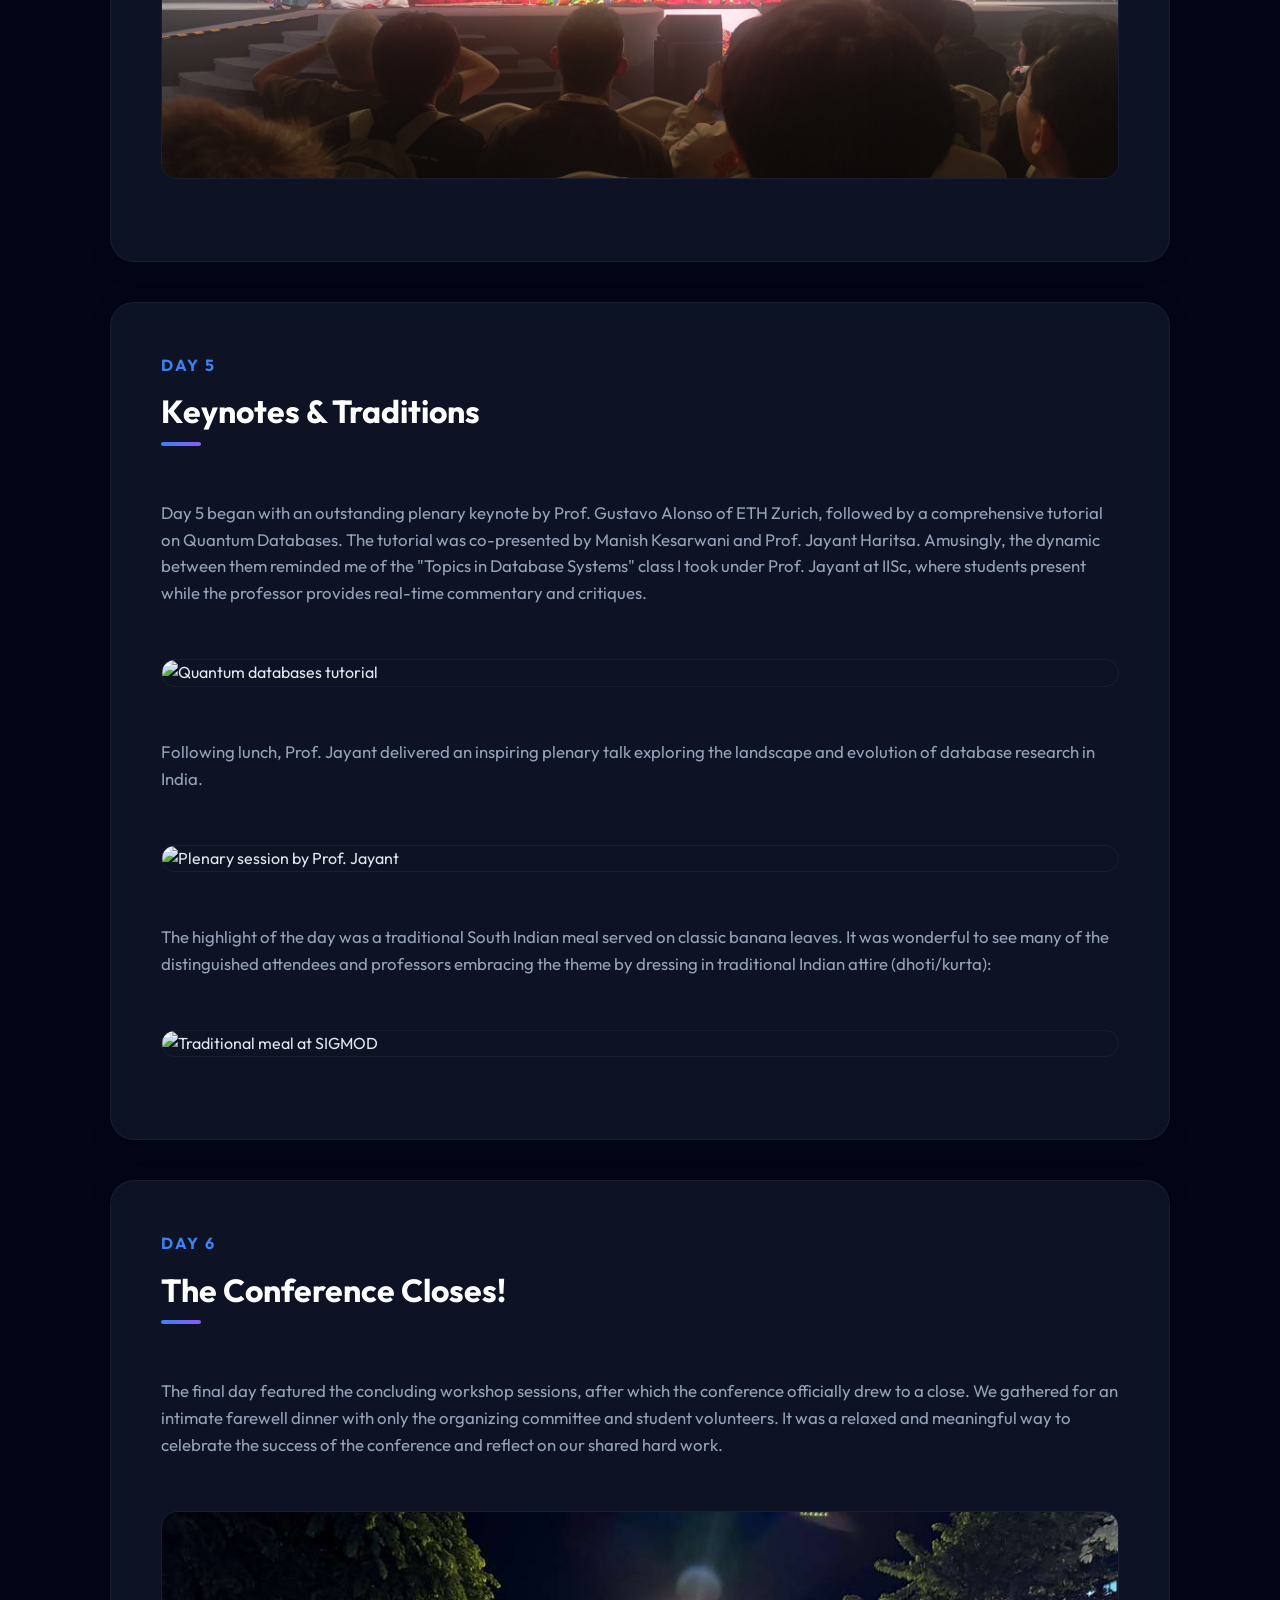
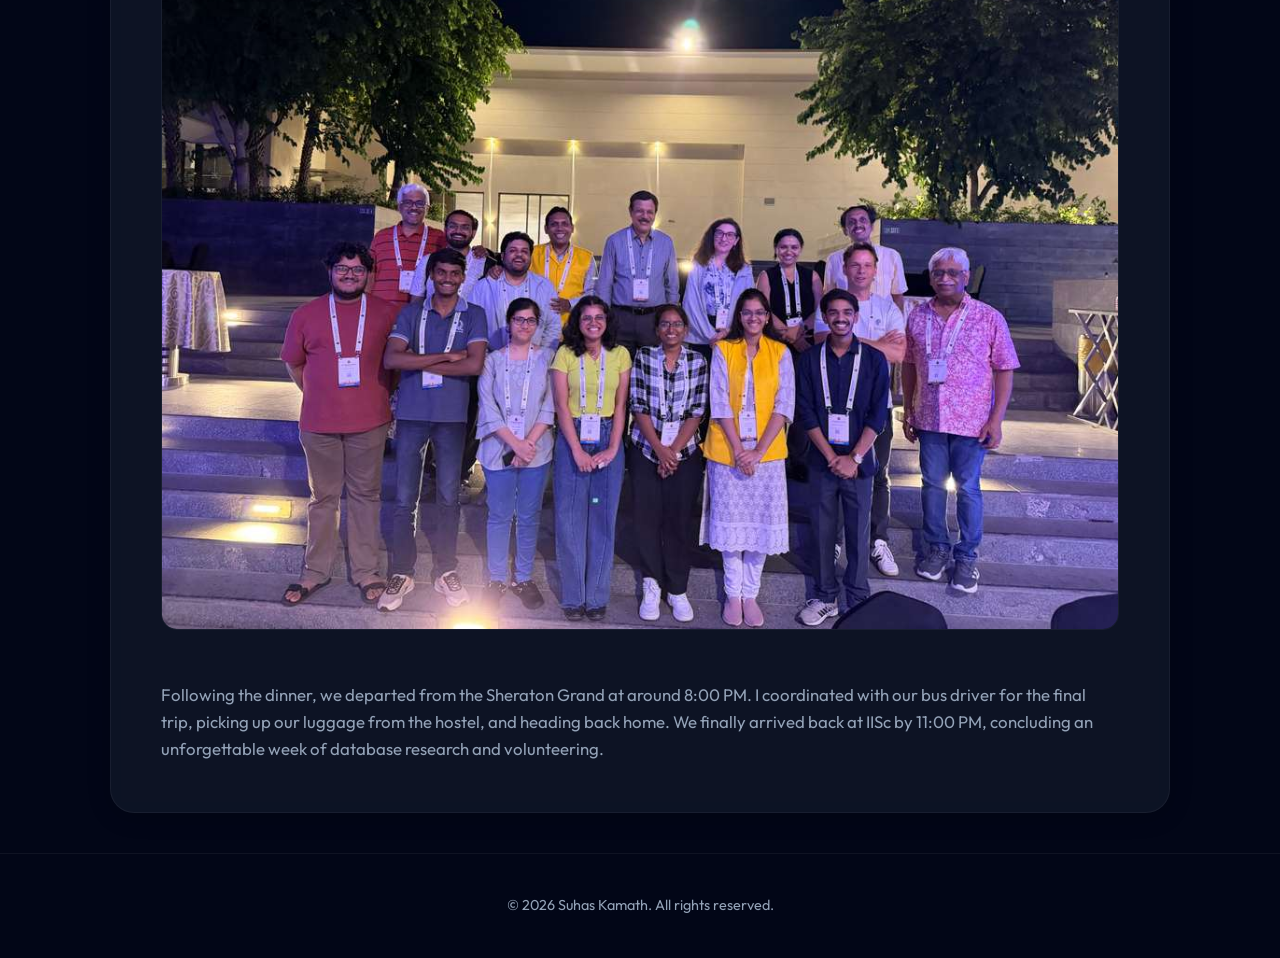
==== commit 8ec379ca: "Add courses.html page" ====
--- a/SIGMOD_26/sigmod.html
+++ b/SIGMOD_26/sigmod.html
@@ -38,11 +38,7 @@
 
     <main class="container">
         <section class="intro fade-in">
-            <p>We were put up in a hostel provided by the MVJ College of Engineering. On the 29th of May, me and my
-                friends from the <a href="https://dsl.cds.iisc.ac.in/" target="_blank">Database Systems Lab</a>
-                travelled from IISc Bangalore to MVJ (approx 2 hours). Much to my detriment, it was raining heavily when
-                we got there. The hostel itself was pretty basic, but it served its purpose. We turned out to be the
-                first ones to arrive, and had our dinner at the college mess. Shortly, turned in for the night.</p>
+            <p>For the duration of the conference, we stayed at a hostel provided by the MVJ College of Engineering. On the afternoon of May 29th, my friends from the <a href="https://dsl.cds.iisc.ac.in/" target="_blank">Database Systems Lab</a> (DSL) at IISc Bangalore and I made the two-hour journey to MVJ. To our dismay, a heavy downpour welcomed us upon arrival. While the hostel accommodations were simple, they served their purpose well. Being the first group of student volunteers to arrive, we enjoyed a quiet dinner at the college mess before turning in for the night.</p>
         </section>
 
         <section class="day-section fade-in">
@@ -51,27 +47,20 @@
                 <h2>Pre-conference session</h2>
             </div>
             <div class="content-block">
-                <p>We started at 8:30 am and headed to the BMS College of Engineering. As lead volunteer (and the only
-                    guy who spoke Kannada), I was responsible for the smooth coordination with the bus drivers.</p>
-                <p>Barely surviving through Bangalore traffic, we arrived at BMS at 10:00 am. We attended the talks by
-                    Profs. Jayant and Sudarshan, and then by Prasad Deshpande of Databricks. After a short break, we had
-                    a talk by Pavan Deolasee of EDB.</p>
+                <p>Our day began at 8:30 AM as we headed to the BMS College of Engineering. As a lead volunteer—and the only one in our group fluent in Kannada—I took charge of coordinating logistics with the bus drivers to ensure everyone stayed on schedule.</p>
+                <p>After navigating Bangalore's notorious traffic, we arrived at BMS at 10:00 AM. We attended the opening talks by the conference general chairs, Profs. Jayant Haritsa and S. Sudarshan, followed by an insightful session by Prasad Deshpande from Databricks. After a brief intermission, Pavan Deolasee from EDB delivered an engaging talk.</p>
 
                 <figure class="image-wrapper glass">
                     <img src="Day0_1.jpg" alt="Talk at BMS College of Engineering" loading="lazy">
                 </figure>
 
-                <p>After lunch, we were supposed to have a panel discussion by leaders in the industry. However, because
-                    we had to leave for Sheraton Grand, Bangalore (the venue for the main conference), we missed that.
-                    The hotel was about 2 hours from BMS. We had to also pick up some of our comrades who arrived at MVJ
-                    later than us.</p>
+                <p>An industry panel discussion was scheduled after lunch, but we had to depart early for the Sheraton Grand Bangalore—the main conference venue. The commute was another two-hour journey, and we also needed to coordinate pickups for fellow volunteers who had arrived at MVJ later that morning.</p>
 
                 <figure class="image-wrapper glass">
                     <img src="Day0_2.jpg" alt="Journey to Sheraton Grand" loading="lazy">
                 </figure>
 
-                <p>At Sheraton, we were given a briefing by the organisers and had our dinner there. The preparations
-                    were underway, but we were worried, since the stage still looked under construction.</p>
+                <p>Upon arriving at the Sheraton Grand, the organizing committee briefed us on our upcoming duties over dinner. Although preparations were actively underway, seeing the main stage still under construction raised a few anxious whispers about whether everything would be ready in time.</p>
 
                 <figure class="image-wrapper glass">
                     <img src="Day0_3.jpg" alt="Sheraton Grand preparations" loading="lazy">
@@ -85,19 +74,13 @@
                 <h2>The Workshops!</h2>
             </div>
             <div class="content-block">
-                <p>On day 1, we had several workshops lined up. To get to Sheraton Grand on time, we had to start from
-                    MVJ by 7:30. Unfortunately, the breakfast was delayed, and we ended up reaching the venue slightly
-                    late. However, we arrived early enough to not miss anything.</p>
-                <p>The first session I attended was on quantum databases, in a workshop called "Q-Data". Manish
-                    Kesarwani (<a href="https://research.ibm.com/people/manish-kesarwani" target="_blank">IBM
-                        Research</a>) was presenting "Quantum Index Advisors".</p>
-                <p>Followed by that, there were a few sessions from various speakers, including Prof. Ahana Pradhan. The
-                    sessions ended with a plenary panel discussion on Vector Search. The following panelists were
-                    present:</p>
+                <p>Day 1 marked the start of the workshops. To reach the Sheraton Grand on time, we planned to depart MVJ by 7:30 AM. Although a delay in breakfast at the hostel set us back slightly, we arrived at the venue with plenty of time to spare before the sessions began.</p>
+                <p>I started my schedule with the Q-Data workshop on quantum databases, where Manish Kesarwani from <a href="https://research.ibm.com/people/manish-kesarwani" target="_blank">IBM Research</a> presented his work on "Quantum Index Advisors."</p>
+                <p>Next were several compelling presentations from various speakers, including Prof. Ahana Pradhan. The afternoon sessions culminated in a highly engaging plenary panel discussion on Vector Search, featuring a distinguished panel of experts:</p>
                 <ul class="panelists-list">
-                    <li>Ravishankar Krishnaswamy (MSRI)</li>
+                    <li>Ravishankar Krishnaswamy (Microsoft Research India)</li>
                     <li>Alexandra Meliou (UMass Amherst)</li>
-                    <li>Yannis Papakonstantaniou (Google)</li>
+                    <li>Yannis Papakonstantinou (Google)</li>
                     <li>Yufei Tao (Chinese University of HK)</li>
                     <li>David P. Woodruff (CMU)</li>
                 </ul>
@@ -106,7 +89,7 @@
                     <img src="Day1_2.jpg" alt="Panel discussion on Vector Search" loading="lazy">
                 </figure>
 
-                <p>The panel discussion was followed by dinner.</p>
+                <p>The panel concluded with a lively Q&A session, followed by a networking dinner that wrapped up our first full day of the conference.</p>
             </div>
         </section>
 
@@ -116,12 +99,8 @@
                 <h2>PODS and DaMoN</h2>
             </div>
             <div class="content-block">
-                <p>We start with an introductory session by the general chairs, Profs. Jayant and Sudarshan. The first
-                    talk is by Prof. Jan Van den Bussche of Hasselt University, followed by a talk by Nicolas Bruno and
-                    Matteo Interlandi of Microsoft Research.</p>
-                <p>The last session was the "New Researcher Symposium", where we attended a panel discussion on how new
-                    researchers should approach their careers. There was also a Kahoot quiz at the end of the
-                    discussion, which I won! As a reward, I was given a bag of Italian chocolates!</p>
+                <p>We began the day with an introductory session by the general chairs, Profs. Jayant Haritsa and S. Sudarshan. The academic schedule featured a keynote by Prof. Jan Van den Bussche of Hasselt University, followed by a collaborative talk by Nicolas Bruno and Matteo Interlandi of Microsoft Research.</p>
+                <p>The day concluded with the New Researcher Symposium, which featured a panel discussion on career strategies for early-career academics. To top off the session, the organizers hosted a database trivia Kahoot quiz—which I won! I was thrilled to walk away with a bag of fine Italian chocolates as the grand prize.</p>
             </div>
         </section>
 
@@ -131,22 +110,19 @@
                 <h2>The Main Conference</h2>
             </div>
             <div class="content-block">
-                <p>Day 3 starts with a talk by the organisers, and then followed by various sessions.</p>
+                <p>Day 3 kicked off with opening remarks from the organizing committee, followed by a full lineup of main conference research sessions.</p>
 
                 <figure class="image-wrapper glass">
                     <img src="Day3_1.jpg" alt="Main Conference Session" loading="lazy">
                 </figure>
 
-                <p>Today, the sessions ended by 6:30pm, and we left for a dinner organised by IBM at Taj Vivanta
-                    (Whitefield), where I got to speak with Prof. C. Mohan.</p>
+                <p>The technical sessions concluded around 6:30 PM, after which we traveled to the Taj Vivanta in Whitefield for a dinner hosted by IBM. This event was a major highlight, as I had the honor of speaking with Prof. C. Mohan and hearing some of his fascinating perspectives on database history.</p>
 
                 <figure class="image-wrapper glass">
                     <img src="Day3_2.jpg" alt="IBM Dinner at Taj Vivanta" loading="lazy">
                 </figure>
 
-                <p>After dinner, we were unsure on how we should get back to the hostel, as the bus had left! We ended
-                    up walking almost four kilometers to the hostel. We could have easily gotten a cab, but a lot of the
-                    people were averse to the idea.</p>
+                <p>The night ended with a bit of an adventure. After dinner, we discovered that our shuttle bus had already departed. Although we could have easily booked cabs, the group decided on a whim to walk back to the hostel—a lively, albeit tiring, four-kilometer trek under the night sky.</p>
             </div>
         </section>
 
@@ -156,18 +132,13 @@
                 <h2>The Main Conference</h2>
             </div>
             <div class="content-block">
-                <p>Day 4 had some more sessions, and I got to know about a new tradition in the database community. In
-                    any conference, after the coffee breaks, a bell is rang to inform the participants that the next
-                    sessions are starting. However, the database community has a tradition of playing the trumpet
-                    (started by Prof. Miron Livny and Joe Hellerstein). This time, Prof. Carsten Binning was the one
-                    behind the trumpet.</p>
+                <p>Day 4 brought more technical sessions and introduced me to a charming tradition unique to the database research community. While standard conferences often ring a bell to signal the end of coffee breaks, the database community summons attendees back using a trumpet—a tradition originally initiated by Profs. Miron Livny and Joe Hellerstein. This year, Prof. Carsten Binnig took on the role of the trumpeter, sounding the call to session with great energy.</p>
 
                 <figure class="image-wrapper glass">
                     <img src="Day4_1.jpg" alt="Trumpet tradition at SIGMOD" loading="lazy">
                 </figure>
 
-                <p>The day ended with a beautiful cultural program called "Bharat Paryatana", where various folk dances
-                    from across India were presented, followed by dinner.</p>
+                <p>The day culminated in a spectacular cultural program titled "Bharat Paryatana" (Journey through India). We were treated to a vibrant showcase of traditional folk dances from different regions of the country, followed by a grand banquet dinner.</p>
 
                 <figure class="image-wrapper glass">
                     <img src="Day4_2.jpg" alt="Bharat Paryatana cultural program" loading="lazy">
@@ -181,24 +152,19 @@
                 <h2>Keynotes & Traditions</h2>
             </div>
             <div class="content-block">
-                <p>The day started off with a plenary keynote from Prof. Gustavo Alonso of ETH Zurich, followed by a
-                    tutorial on Quantum databases. The tutorial was conducted by Manish Kesarwani and Prof. Jayant.
-                    Eerily, it reminded me of the Topics in Database Systems class that I took with Prof. Jayant
-                    earlier, where the "student" presents and the instructor judges him.</p>
+                <p>Day 5 began with an outstanding plenary keynote by Prof. Gustavo Alonso of ETH Zurich, followed by a comprehensive tutorial on Quantum Databases. The tutorial was co-presented by Manish Kesarwani and Prof. Jayant Haritsa. Amusingly, the dynamic between them reminded me of the "Topics in Database Systems" class I took under Prof. Jayant at IISc, where students present while the professor provides real-time commentary and critiques.</p>
 
                 <figure class="image-wrapper glass">
                     <img src="Day5_1.jpg" alt="Quantum databases tutorial" loading="lazy">
                 </figure>
 
-                <p>After lunch, we had a plenary session by Prof. Jayant, where he spoke about the database research in
-                    India.</p>
+                <p>Following lunch, Prof. Jayant delivered an inspiring plenary talk exploring the landscape and evolution of database research in India.</p>
 
                 <figure class="image-wrapper glass">
                     <img src="Day5_2.jpg" alt="Plenary session by Prof. Jayant" loading="lazy">
                 </figure>
 
-                <p>This was followed by a traditional meal on a banana leaf!. A lot of professors showed up in
-                    traditionals:</p>
+                <p>The highlight of the day was a traditional South Indian meal served on classic banana leaves. It was wonderful to see many of the distinguished attendees and professors embracing the theme by dressing in traditional Indian attire (dhoti/kurta):</p>
 
                 <figure class="image-wrapper glass">
                     <img src="Day5_3.jpg" alt="Traditional meal at SIGMOD" loading="lazy">
@@ -212,16 +178,13 @@
                 <h2>The Conference Closes!</h2>
             </div>
             <div class="content-block">
-                <p>We had a few last workshops, after which the conference concluded with dinner. Only a few people from
-                    the organising committee and the student volunteers were present. It was a small, but meaningful,
-                    closing.</p>
+                <p>The final day featured the concluding workshop sessions, after which the conference officially drew to a close. We gathered for an intimate farewell dinner with only the organizing committee and student volunteers. It was a relaxed and meaningful way to celebrate the success of the conference and reflect on our shared hard work.</p>
 
                 <figure class="image-wrapper glass">
                     <img src="Day6_1.jpg" alt="SIGMOD 2026 Closing Dinner" loading="lazy">
                 </figure>
 
-                <p>Followed by the dinner, we started from Sheraton Grand at around 8:00 pm. I coordinated with the bus
-                    driver one last time, and we start from the hostel shortly after, reaching IISc by 11:00pm.</p>
+                <p>Following the dinner, we departed from the Sheraton Grand at around 8:00 PM. I coordinated with our bus driver for the final trip, picking up our luggage from the hostel, and heading back home. We finally arrived back at IISc by 11:00 PM, concluding an unforgettable week of database research and volunteering.</p>
             </div>
         </section>
     </main>
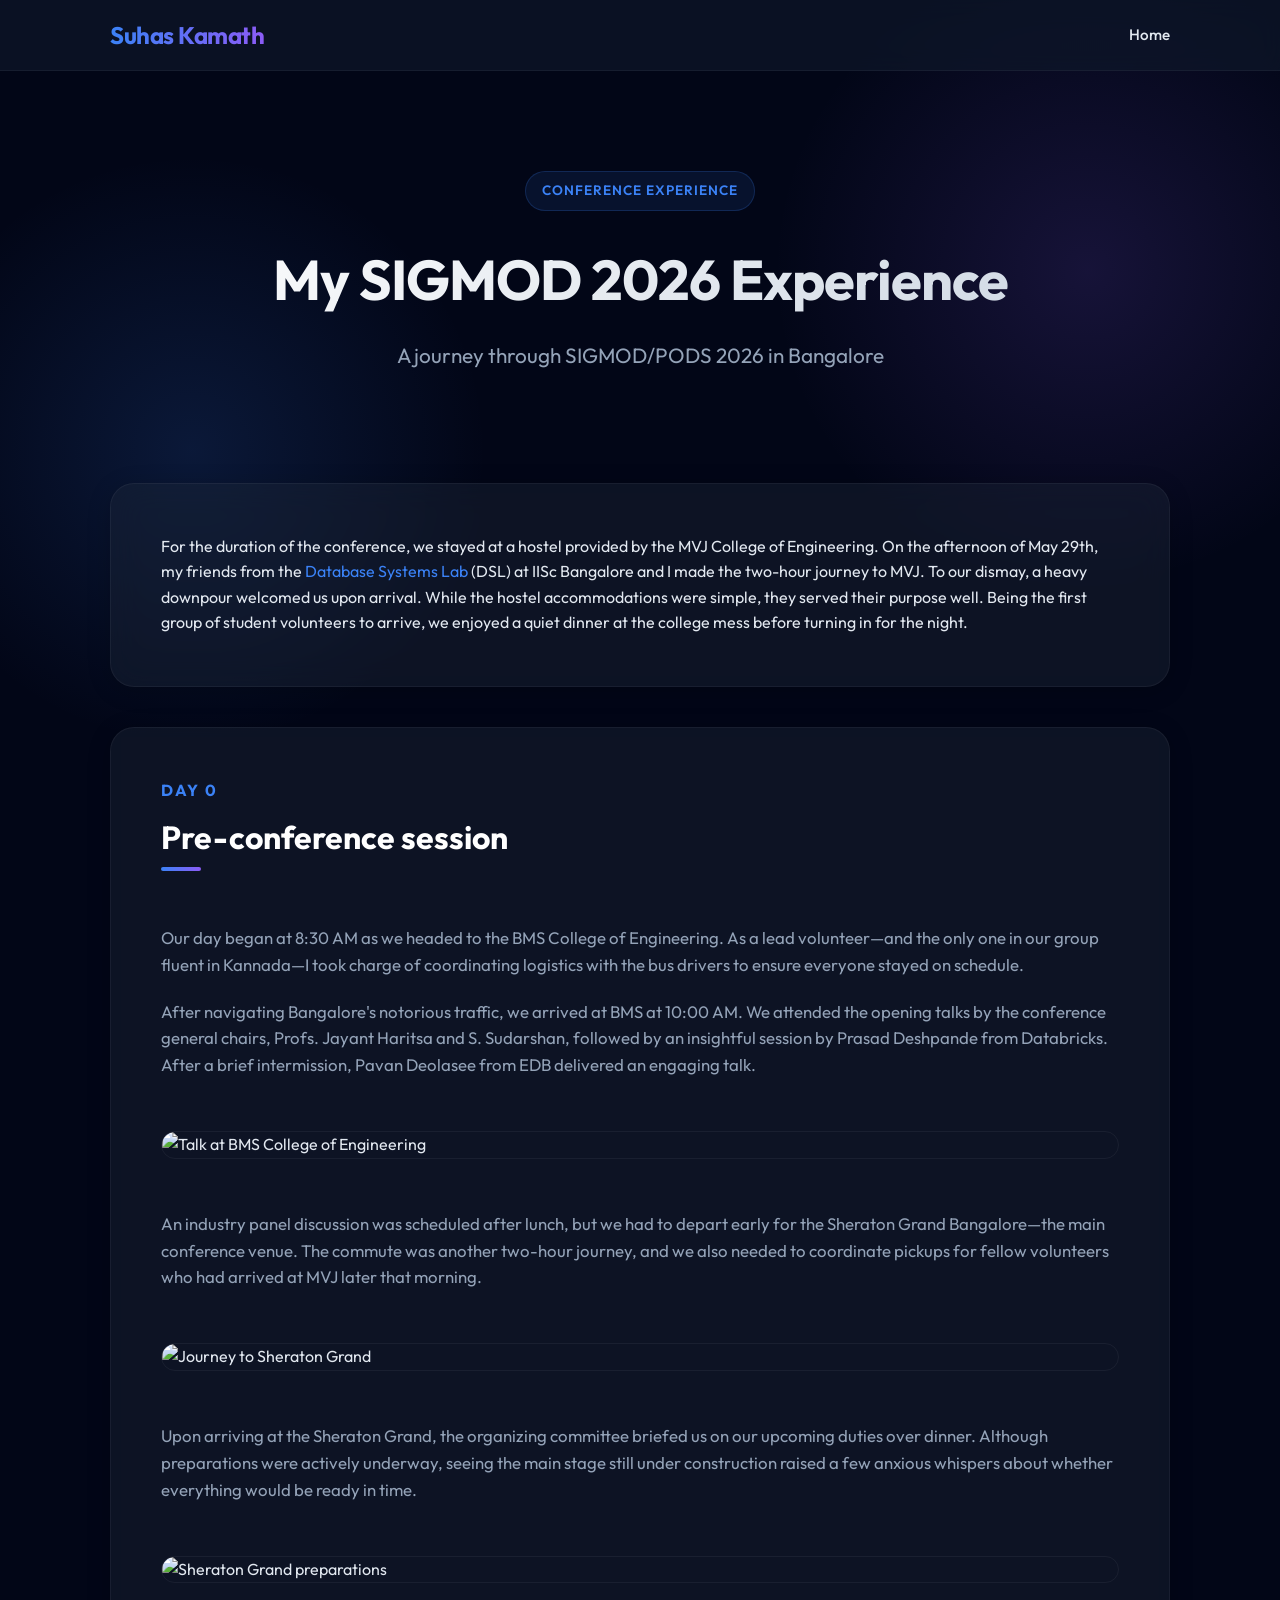
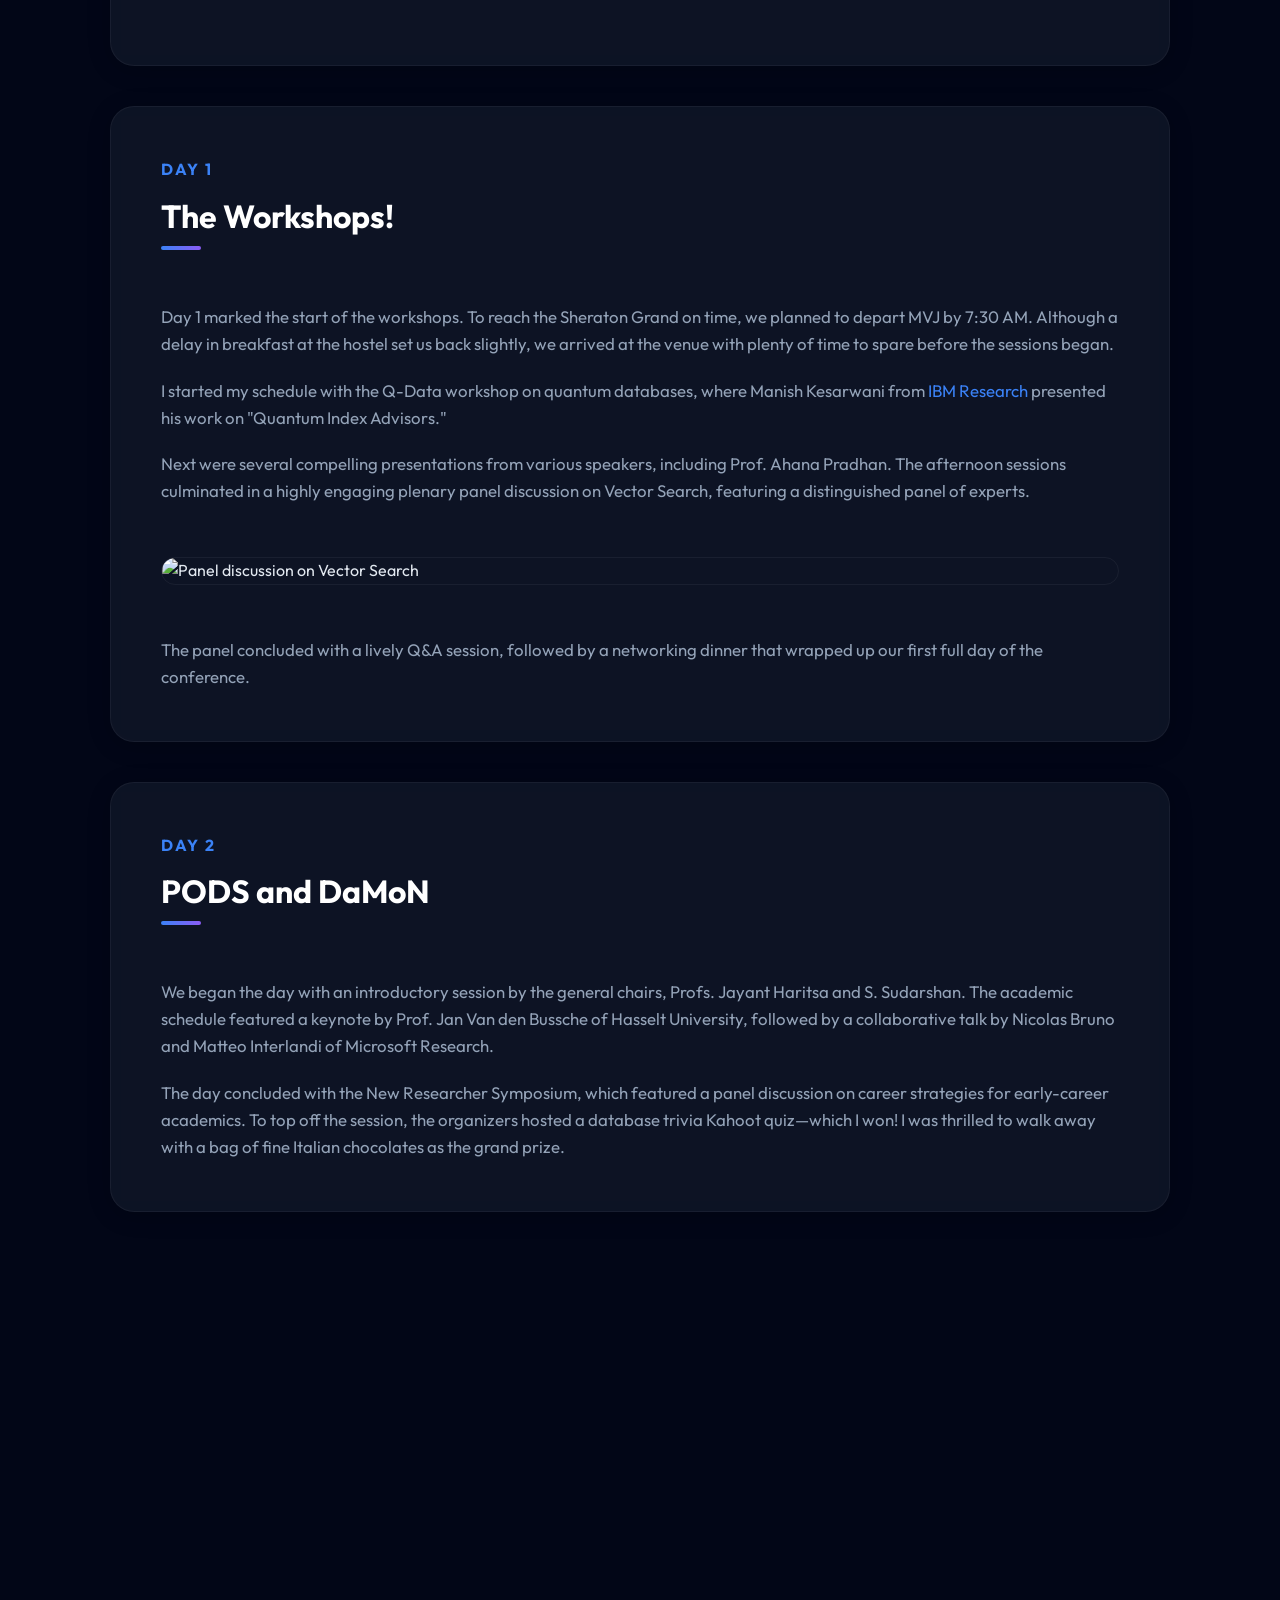
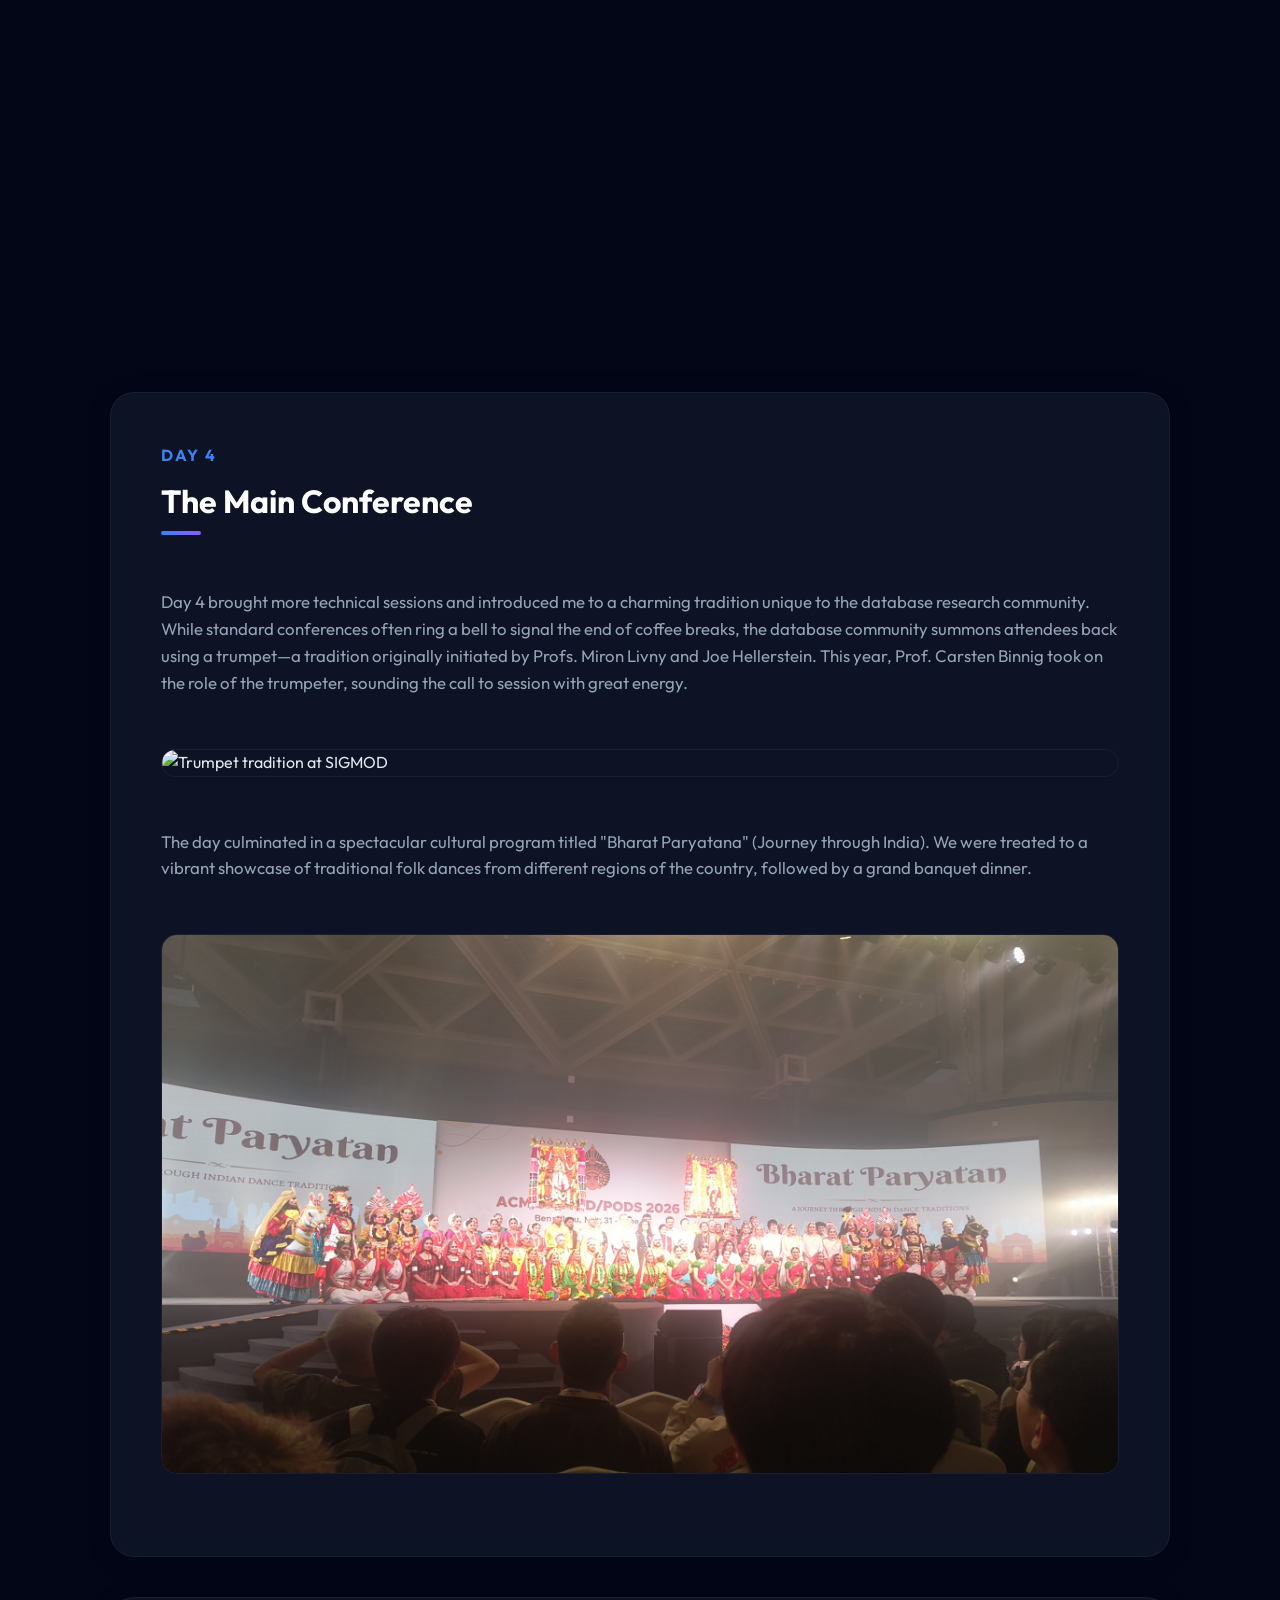
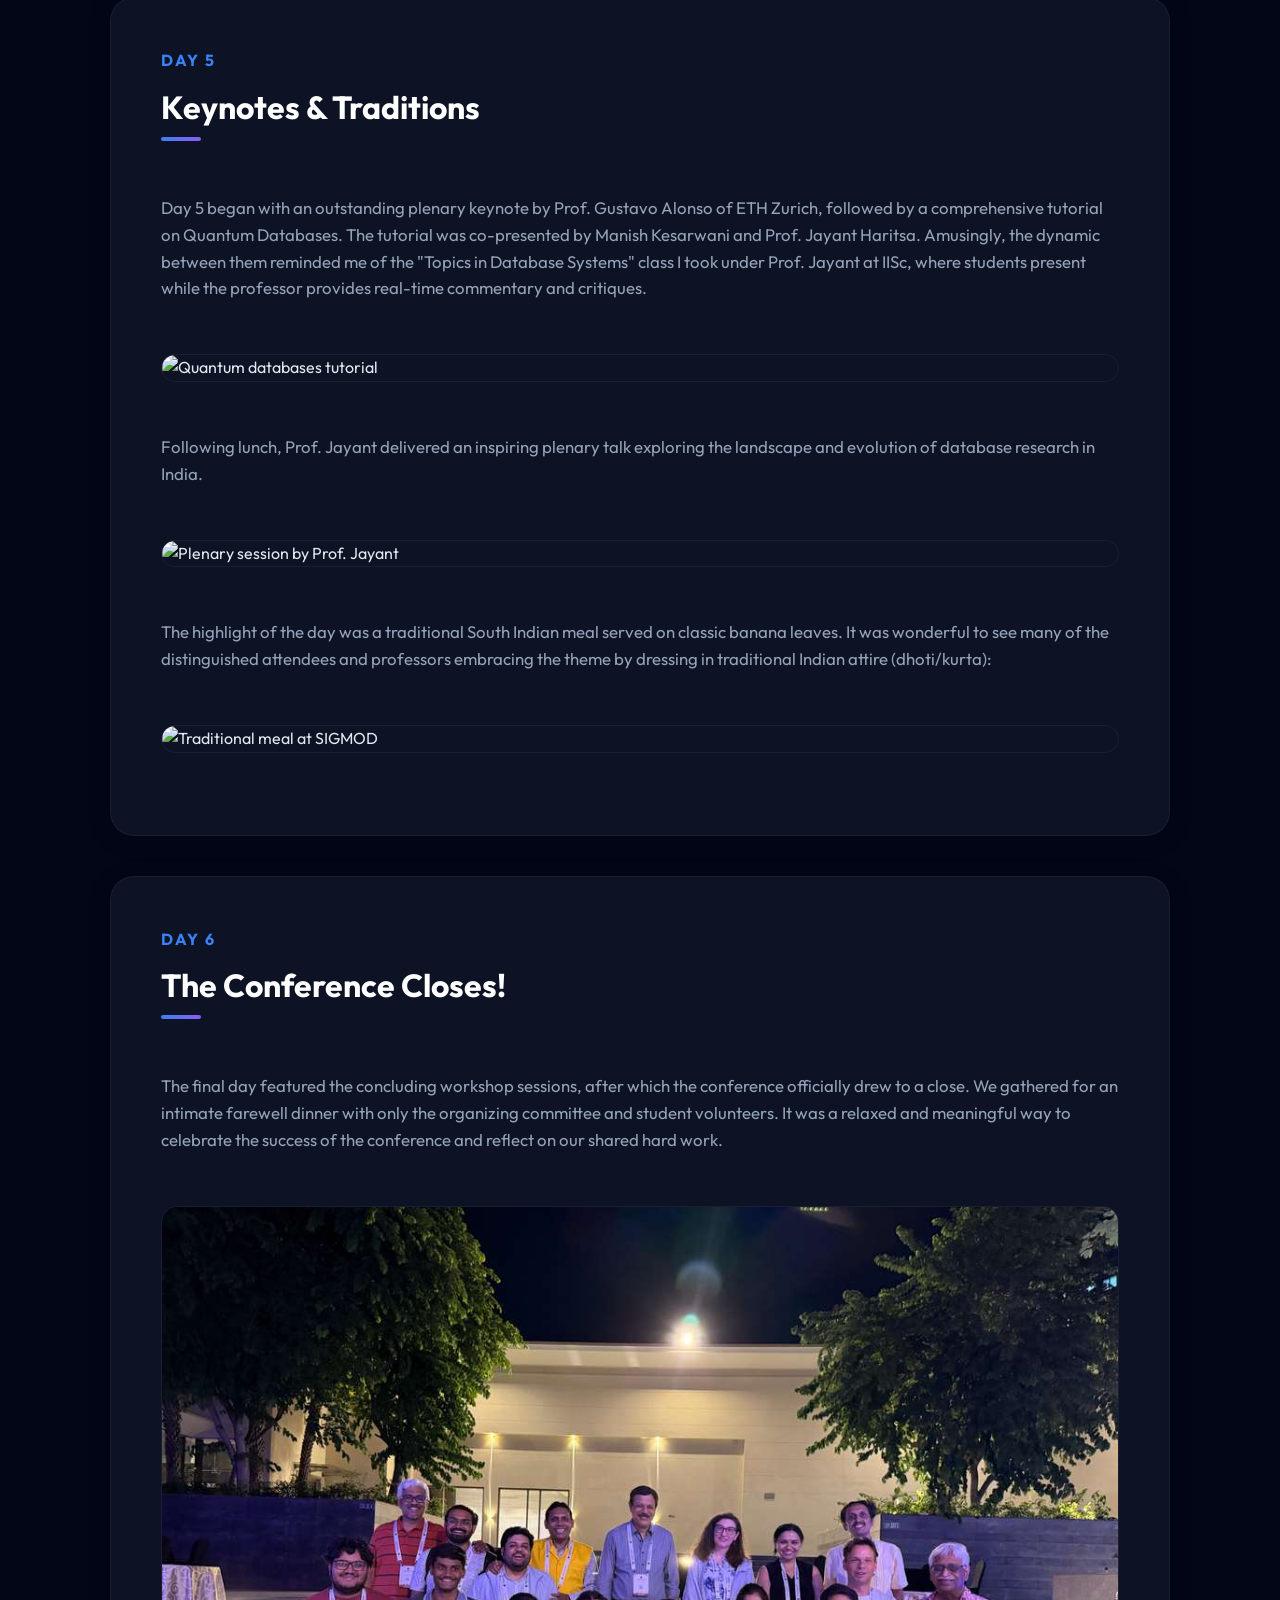
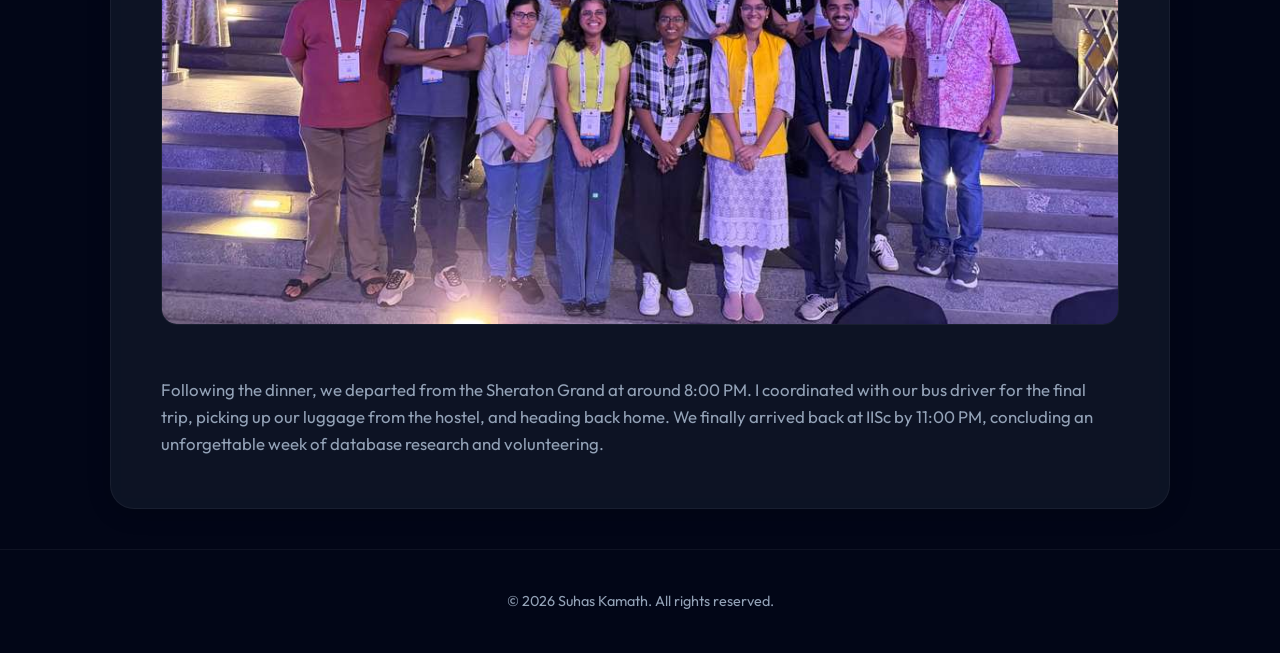
==== commit 3301dbaa: "update sigmod blog" ====
--- a/SIGMOD_26/sigmod.html
+++ b/SIGMOD_26/sigmod.html
@@ -38,7 +38,12 @@
 
     <main class="container">
         <section class="intro fade-in">
-            <p>For the duration of the conference, we stayed at a hostel provided by the MVJ College of Engineering. On the afternoon of May 29th, my friends from the <a href="https://dsl.cds.iisc.ac.in/" target="_blank">Database Systems Lab</a> (DSL) at IISc Bangalore and I made the two-hour journey to MVJ. To our dismay, a heavy downpour welcomed us upon arrival. While the hostel accommodations were simple, they served their purpose well. Being the first group of student volunteers to arrive, we enjoyed a quiet dinner at the college mess before turning in for the night.</p>
+            <p>For the duration of the conference, we stayed at a hostel provided by the MVJ College of Engineering. On
+                the afternoon of May 29th, my friends from the <a href="https://dsl.cds.iisc.ac.in/"
+                    target="_blank">Database Systems Lab</a> (DSL) at IISc Bangalore and I made the two-hour journey to
+                MVJ. To our dismay, a heavy downpour welcomed us upon arrival. While the hostel accommodations were
+                simple, they served their purpose well. Being the first group of student volunteers to arrive, we
+                enjoyed a quiet dinner at the college mess before turning in for the night.</p>
         </section>
 
         <section class="day-section fade-in">
@@ -47,20 +52,29 @@
                 <h2>Pre-conference session</h2>
             </div>
             <div class="content-block">
-                <p>Our day began at 8:30 AM as we headed to the BMS College of Engineering. As a lead volunteer—and the only one in our group fluent in Kannada—I took charge of coordinating logistics with the bus drivers to ensure everyone stayed on schedule.</p>
-                <p>After navigating Bangalore's notorious traffic, we arrived at BMS at 10:00 AM. We attended the opening talks by the conference general chairs, Profs. Jayant Haritsa and S. Sudarshan, followed by an insightful session by Prasad Deshpande from Databricks. After a brief intermission, Pavan Deolasee from EDB delivered an engaging talk.</p>
+                <p>Our day began at 8:30 AM as we headed to the BMS College of Engineering. As a lead volunteer—and the
+                    only one in our group fluent in Kannada—I took charge of coordinating logistics with the bus drivers
+                    to ensure everyone stayed on schedule.</p>
+                <p>After navigating Bangalore's notorious traffic, we arrived at BMS at 10:00 AM. We attended the
+                    opening talks by the conference general chairs, Profs. Jayant Haritsa and S. Sudarshan, followed by
+                    an insightful session by Prasad Deshpande from Databricks. After a brief intermission, Pavan
+                    Deolasee from EDB delivered an engaging talk.</p>
 
                 <figure class="image-wrapper glass">
                     <img src="Day0_1.jpg" alt="Talk at BMS College of Engineering" loading="lazy">
                 </figure>
 
-                <p>An industry panel discussion was scheduled after lunch, but we had to depart early for the Sheraton Grand Bangalore—the main conference venue. The commute was another two-hour journey, and we also needed to coordinate pickups for fellow volunteers who had arrived at MVJ later that morning.</p>
+                <p>An industry panel discussion was scheduled after lunch, but we had to depart early for the Sheraton
+                    Grand Bangalore—the main conference venue. The commute was another two-hour journey, and we also
+                    needed to coordinate pickups for fellow volunteers who had arrived at MVJ later that morning.</p>
 
                 <figure class="image-wrapper glass">
                     <img src="Day0_2.jpg" alt="Journey to Sheraton Grand" loading="lazy">
                 </figure>
 
-                <p>Upon arriving at the Sheraton Grand, the organizing committee briefed us on our upcoming duties over dinner. Although preparations were actively underway, seeing the main stage still under construction raised a few anxious whispers about whether everything would be ready in time.</p>
+                <p>Upon arriving at the Sheraton Grand, the organizing committee briefed us on our upcoming duties over
+                    dinner. Although preparations were actively underway, seeing the main stage still under construction
+                    raised a few anxious whispers about whether everything would be ready in time.</p>
 
                 <figure class="image-wrapper glass">
                     <img src="Day0_3.jpg" alt="Sheraton Grand preparations" loading="lazy">
@@ -74,22 +88,22 @@
                 <h2>The Workshops!</h2>
             </div>
             <div class="content-block">
-                <p>Day 1 marked the start of the workshops. To reach the Sheraton Grand on time, we planned to depart MVJ by 7:30 AM. Although a delay in breakfast at the hostel set us back slightly, we arrived at the venue with plenty of time to spare before the sessions began.</p>
-                <p>I started my schedule with the Q-Data workshop on quantum databases, where Manish Kesarwani from <a href="https://research.ibm.com/people/manish-kesarwani" target="_blank">IBM Research</a> presented his work on "Quantum Index Advisors."</p>
-                <p>Next were several compelling presentations from various speakers, including Prof. Ahana Pradhan. The afternoon sessions culminated in a highly engaging plenary panel discussion on Vector Search, featuring a distinguished panel of experts:</p>
-                <ul class="panelists-list">
-                    <li>Ravishankar Krishnaswamy (Microsoft Research India)</li>
-                    <li>Alexandra Meliou (UMass Amherst)</li>
-                    <li>Yannis Papakonstantinou (Google)</li>
-                    <li>Yufei Tao (Chinese University of HK)</li>
-                    <li>David P. Woodruff (CMU)</li>
-                </ul>
+                <p>Day 1 marked the start of the workshops. To reach the Sheraton Grand on time, we planned to depart
+                    MVJ by 7:30 AM. Although a delay in breakfast at the hostel set us back slightly, we arrived at the
+                    venue with plenty of time to spare before the sessions began.</p>
+                <p>I started my schedule with the Q-Data workshop on quantum databases, where Manish Kesarwani from <a
+                        href="https://research.ibm.com/people/manish-kesarwani" target="_blank">IBM Research</a>
+                    presented his work on "Quantum Index Advisors."</p>
+                <p>Next were several compelling presentations from various speakers, including Prof. Ahana Pradhan. The
+                    afternoon sessions culminated in a highly engaging plenary panel discussion on Vector Search,
+                    featuring a distinguished panel of experts.</p>
 
                 <figure class="image-wrapper glass">
                     <img src="Day1_2.jpg" alt="Panel discussion on Vector Search" loading="lazy">
                 </figure>
 
-                <p>The panel concluded with a lively Q&A session, followed by a networking dinner that wrapped up our first full day of the conference.</p>
+                <p>The panel concluded with a lively Q&A session, followed by a networking dinner that wrapped up our
+                    first full day of the conference.</p>
             </div>
         </section>
 
@@ -99,8 +113,14 @@
                 <h2>PODS and DaMoN</h2>
             </div>
             <div class="content-block">
-                <p>We began the day with an introductory session by the general chairs, Profs. Jayant Haritsa and S. Sudarshan. The academic schedule featured a keynote by Prof. Jan Van den Bussche of Hasselt University, followed by a collaborative talk by Nicolas Bruno and Matteo Interlandi of Microsoft Research.</p>
-                <p>The day concluded with the New Researcher Symposium, which featured a panel discussion on career strategies for early-career academics. To top off the session, the organizers hosted a database trivia Kahoot quiz—which I won! I was thrilled to walk away with a bag of fine Italian chocolates as the grand prize.</p>
+                <p>We began the day with an introductory session by the general chairs, Profs. Jayant Haritsa and S.
+                    Sudarshan. The academic schedule featured a keynote by Prof. Jan Van den Bussche of Hasselt
+                    University, followed by a collaborative talk by Nicolas Bruno and Matteo Interlandi of Microsoft
+                    Research.</p>
+                <p>The day concluded with the New Researcher Symposium, which featured a panel discussion on career
+                    strategies for early-career academics. To top off the session, the organizers hosted a database
+                    trivia Kahoot quiz—which I won! I was thrilled to walk away with a bag of fine Italian chocolates as
+                    the grand prize.</p>
             </div>
         </section>
 
@@ -110,19 +130,24 @@
                 <h2>The Main Conference</h2>
             </div>
             <div class="content-block">
-                <p>Day 3 kicked off with opening remarks from the organizing committee, followed by a full lineup of main conference research sessions.</p>
+                <p>Day 3 kicked off with opening remarks from the organizing committee, followed by a full lineup of
+                    main conference research sessions.</p>
 
                 <figure class="image-wrapper glass">
                     <img src="Day3_1.jpg" alt="Main Conference Session" loading="lazy">
                 </figure>
 
-                <p>The technical sessions concluded around 6:30 PM, after which we traveled to the Taj Vivanta in Whitefield for a dinner hosted by IBM. This event was a major highlight, as I had the honor of speaking with Prof. C. Mohan and hearing some of his fascinating perspectives on database history.</p>
+                <p>The technical sessions concluded around 6:30 PM, after which we traveled to the Taj Vivanta in
+                    Whitefield for a dinner hosted by IBM.
+                </p>
 
                 <figure class="image-wrapper glass">
                     <img src="Day3_2.jpg" alt="IBM Dinner at Taj Vivanta" loading="lazy">
                 </figure>
 
-                <p>The night ended with a bit of an adventure. After dinner, we discovered that our shuttle bus had already departed. Although we could have easily booked cabs, the group decided on a whim to walk back to the hostel—a lively, albeit tiring, four-kilometer trek under the night sky.</p>
+                <p>The night ended with a bit of an adventure. After dinner, we discovered that our shuttle bus had
+                    already departed. Although we could have easily booked cabs, the group decided on a whim to walk
+                    back to the hostel—a lively, albeit tiring, four-kilometer trek under the night sky.</p>
             </div>
         </section>
 
@@ -132,13 +157,19 @@
                 <h2>The Main Conference</h2>
             </div>
             <div class="content-block">
-                <p>Day 4 brought more technical sessions and introduced me to a charming tradition unique to the database research community. While standard conferences often ring a bell to signal the end of coffee breaks, the database community summons attendees back using a trumpet—a tradition originally initiated by Profs. Miron Livny and Joe Hellerstein. This year, Prof. Carsten Binnig took on the role of the trumpeter, sounding the call to session with great energy.</p>
+                <p>Day 4 brought more technical sessions and introduced me to a charming tradition unique to the
+                    database research community. While standard conferences often ring a bell to signal the end of
+                    coffee breaks, the database community summons attendees back using a trumpet—a tradition originally
+                    initiated by Profs. Miron Livny and Joe Hellerstein. This year, Prof. Carsten Binnig took on the
+                    role of the trumpeter, sounding the call to session with great energy.</p>
 
                 <figure class="image-wrapper glass">
                     <img src="Day4_1.jpg" alt="Trumpet tradition at SIGMOD" loading="lazy">
                 </figure>
 
-                <p>The day culminated in a spectacular cultural program titled "Bharat Paryatana" (Journey through India). We were treated to a vibrant showcase of traditional folk dances from different regions of the country, followed by a grand banquet dinner.</p>
+                <p>The day culminated in a spectacular cultural program titled "Bharat Paryatana" (Journey through
+                    India). We were treated to a vibrant showcase of traditional folk dances from different regions of
+                    the country, followed by a grand banquet dinner.</p>
 
                 <figure class="image-wrapper glass">
                     <img src="Day4_2.jpg" alt="Bharat Paryatana cultural program" loading="lazy">
@@ -152,19 +183,26 @@
                 <h2>Keynotes & Traditions</h2>
             </div>
             <div class="content-block">
-                <p>Day 5 began with an outstanding plenary keynote by Prof. Gustavo Alonso of ETH Zurich, followed by a comprehensive tutorial on Quantum Databases. The tutorial was co-presented by Manish Kesarwani and Prof. Jayant Haritsa. Amusingly, the dynamic between them reminded me of the "Topics in Database Systems" class I took under Prof. Jayant at IISc, where students present while the professor provides real-time commentary and critiques.</p>
+                <p>Day 5 began with an outstanding plenary keynote by Prof. Gustavo Alonso of ETH Zurich, followed by a
+                    comprehensive tutorial on Quantum Databases. The tutorial was co-presented by Manish Kesarwani and
+                    Prof. Jayant Haritsa. Amusingly, the dynamic between them reminded me of the "Topics in Database
+                    Systems" class I took under Prof. Jayant at IISc, where students present while the professor
+                    provides real-time commentary and critiques.</p>
 
                 <figure class="image-wrapper glass">
                     <img src="Day5_1.jpg" alt="Quantum databases tutorial" loading="lazy">
                 </figure>
 
-                <p>Following lunch, Prof. Jayant delivered an inspiring plenary talk exploring the landscape and evolution of database research in India.</p>
+                <p>Following lunch, Prof. Jayant delivered an inspiring plenary talk exploring the landscape and
+                    evolution of database research in India.</p>
 
                 <figure class="image-wrapper glass">
                     <img src="Day5_2.jpg" alt="Plenary session by Prof. Jayant" loading="lazy">
                 </figure>
 
-                <p>The highlight of the day was a traditional South Indian meal served on classic banana leaves. It was wonderful to see many of the distinguished attendees and professors embracing the theme by dressing in traditional Indian attire (dhoti/kurta):</p>
+                <p>The highlight of the day was a traditional South Indian meal served on classic banana leaves. It was
+                    wonderful to see many of the distinguished attendees and professors embracing the theme by dressing
+                    in traditional Indian attire (dhoti/kurta):</p>
 
                 <figure class="image-wrapper glass">
                     <img src="Day5_3.jpg" alt="Traditional meal at SIGMOD" loading="lazy">
@@ -178,13 +216,19 @@
                 <h2>The Conference Closes!</h2>
             </div>
             <div class="content-block">
-                <p>The final day featured the concluding workshop sessions, after which the conference officially drew to a close. We gathered for an intimate farewell dinner with only the organizing committee and student volunteers. It was a relaxed and meaningful way to celebrate the success of the conference and reflect on our shared hard work.</p>
+                <p>The final day featured the concluding workshop sessions, after which the conference officially drew
+                    to a close. We gathered for an intimate farewell dinner with only the organizing committee and
+                    student volunteers. It was a relaxed and meaningful way to celebrate the success of the conference
+                    and reflect on our shared hard work.</p>
 
                 <figure class="image-wrapper glass">
                     <img src="Day6_1.jpg" alt="SIGMOD 2026 Closing Dinner" loading="lazy">
                 </figure>
 
-                <p>Following the dinner, we departed from the Sheraton Grand at around 8:00 PM. I coordinated with our bus driver for the final trip, picking up our luggage from the hostel, and heading back home. We finally arrived back at IISc by 11:00 PM, concluding an unforgettable week of database research and volunteering.</p>
+                <p>Following the dinner, we departed from the Sheraton Grand at around 8:00 PM. I coordinated with our
+                    bus driver for the final trip, picking up our luggage from the hostel, and heading back home. We
+                    finally arrived back at IISc by 11:00 PM, concluding an unforgettable week of database research and
+                    volunteering.</p>
             </div>
         </section>
     </main>
